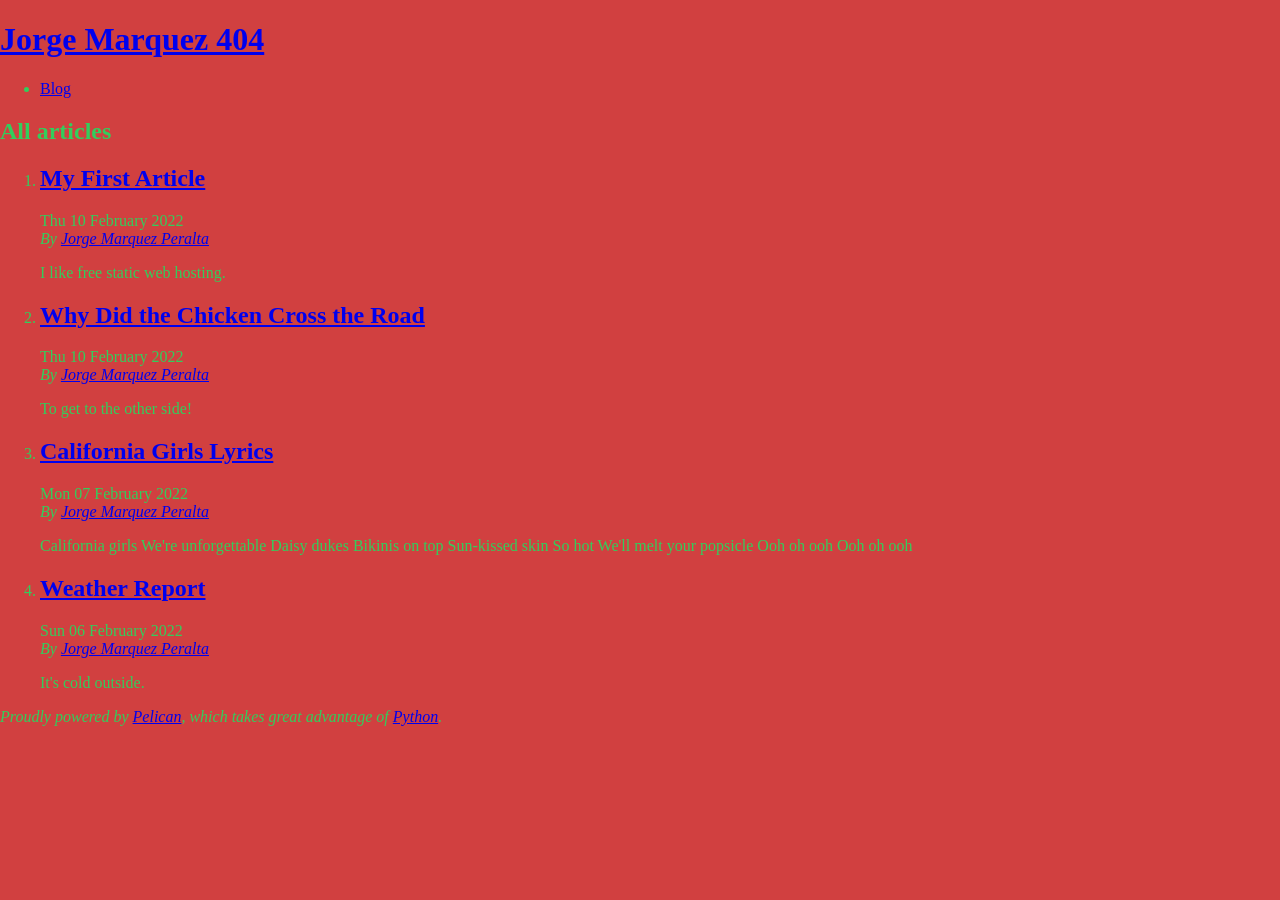
==== index.html @ c9ebf408 "Generate Pelican site" ====
<!DOCTYPE html>
<html lang="en">
<head>
        <title>Jorge Marquez 404</title>
        <meta charset="utf-8" />
        <meta name="generator" content="Pelican" />
        <link href="/feeds/all.atom.xml" type="application/atom+xml" rel="alternate" title="Jorge Marquez 404 Full Atom Feed" />

  <link rel="stylesheet" type="text/css" href="/theme/style.css" />
</head>

<body id="index" class="home">
        <header id="banner" class="body">
                <h1><a href="/">Jorge Marquez 404</a></h1>
        </header><!-- /#banner -->
        <nav id="menu"><ul>
            <li><a href="/category/blog.html">Blog</a></li>
        </ul></nav><!-- /#menu -->
<section id="content">
<h2>All articles</h2>

<ol id="post-list">
        <li><article class="hentry">
                <header> <h2 class="entry-title"><a href="/my-first-article.html" rel="bookmark" title="Permalink to My First Article">My First Article</a></h2> </header>
                <footer class="post-info">
                    <time class="published" datetime="2022-02-10T11:39:00-07:00"> Thu 10 February 2022 </time>
                    <address class="vcard author">By
                        <a class="url fn" href="/author/jorge-marquez-peralta.html">Jorge Marquez Peralta</a>
                    </address>
                </footer><!-- /.post-info -->
                <div class="entry-content"> <p>I like free static web hosting.</p> </div><!-- /.entry-content -->
        </article></li>
        <li><article class="hentry">
                <header> <h2 class="entry-title"><a href="/why-did-the-chicken-cross-the-road.html" rel="bookmark" title="Permalink to Why Did the Chicken Cross the Road">Why Did the Chicken Cross the Road</a></h2> </header>
                <footer class="post-info">
                    <time class="published" datetime="2022-02-10T10:05:00-07:00"> Thu 10 February 2022 </time>
                    <address class="vcard author">By
                        <a class="url fn" href="/author/jorge-marquez-peralta.html">Jorge Marquez Peralta</a>
                    </address>
                </footer><!-- /.post-info -->
                <div class="entry-content"> <p>To get to the other side!</p> </div><!-- /.entry-content -->
        </article></li>
        <li><article class="hentry">
                <header> <h2 class="entry-title"><a href="/california-girls-lyrics.html" rel="bookmark" title="Permalink to California Girls Lyrics">California Girls Lyrics</a></h2> </header>
                <footer class="post-info">
                    <time class="published" datetime="2022-02-07T11:20:00-07:00"> Mon 07 February 2022 </time>
                    <address class="vcard author">By
                        <a class="url fn" href="/author/jorge-marquez-peralta.html">Jorge Marquez Peralta</a>
                    </address>
                </footer><!-- /.post-info -->
                <div class="entry-content"> <p>California girls
We're unforgettable
Daisy dukes
Bikinis on top
Sun-kissed skin
So hot
We'll melt your popsicle
Ooh oh ooh
Ooh oh ooh</p> </div><!-- /.entry-content -->
        </article></li>
        <li><article class="hentry">
                <header> <h2 class="entry-title"><a href="/weather-report.html" rel="bookmark" title="Permalink to Weather Report">Weather Report</a></h2> </header>
                <footer class="post-info">
                    <time class="published" datetime="2022-02-06T10:05:00-07:00"> Sun 06 February 2022 </time>
                    <address class="vcard author">By
                        <a class="url fn" href="/author/jorge-marquez-peralta.html">Jorge Marquez Peralta</a>
                    </address>
                </footer><!-- /.post-info -->
                <div class="entry-content"> <p>It's cold outside.</p> </div><!-- /.entry-content -->
        </article></li>
</ol><!-- /#posts-list -->
</section><!-- /#content -->
        <footer id="contentinfo" class="body">
                <address id="about" class="vcard body">
                Proudly powered by <a href="https://getpelican.com/">Pelican</a>,
                which takes great advantage of <a href="https://www.python.org/">Python</a>.
                </address><!-- /#about -->
        </footer><!-- /#contentinfo -->
</body>
</html>
---- theme/style.css ----
html, body {
    margin: 0;
    border: 0;
    font-size: 100%;
    background-color: #d14040;
    color: #33cd5c;
  }
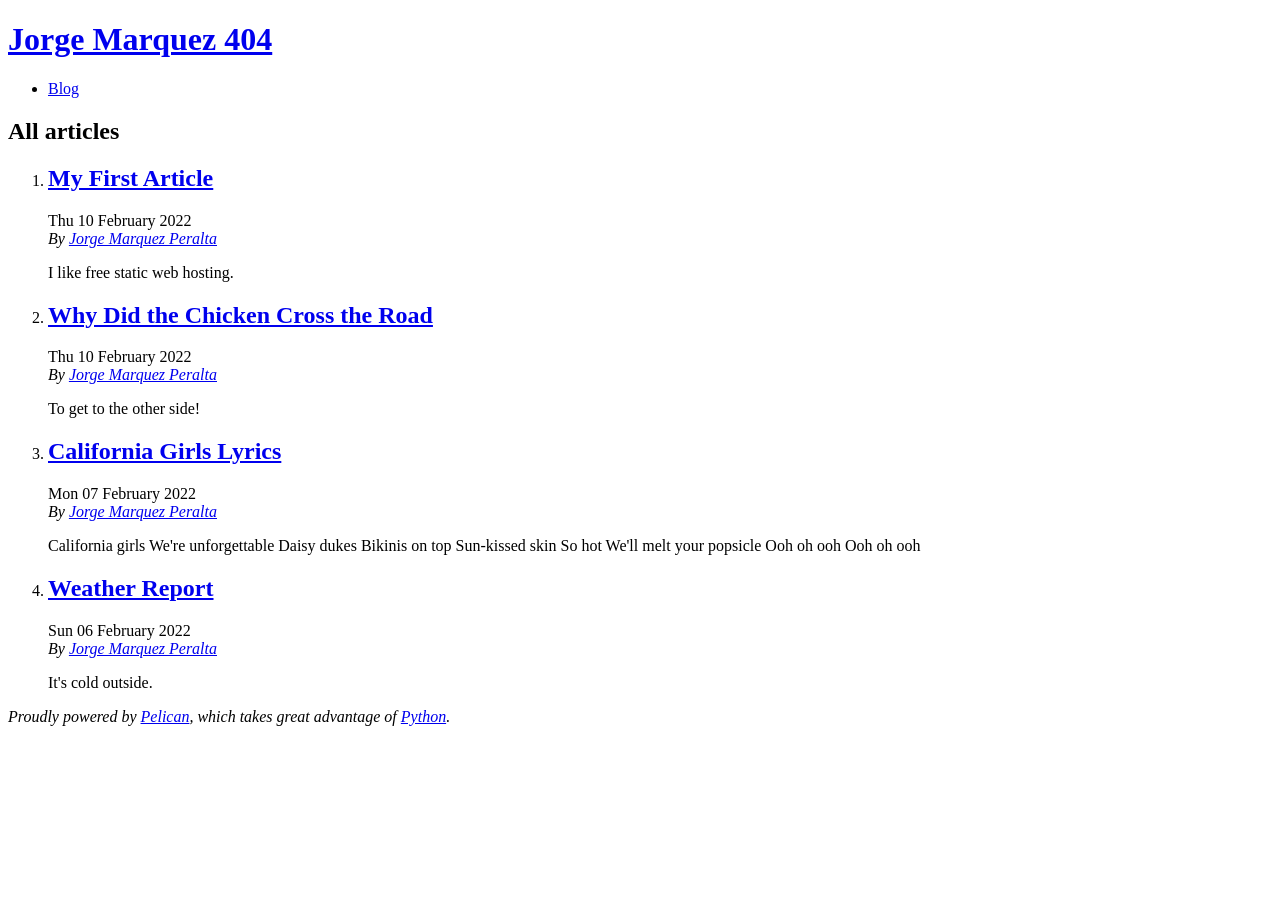
==== commit b86ec4db: "Generate Pelican site" ====
--- a/index.html
+++ b/index.html
@@ -4,48 +4,48 @@
         <title>Jorge Marquez 404</title>
         <meta charset="utf-8" />
         <meta name="generator" content="Pelican" />
-        <link href="/feeds/all.atom.xml" type="application/atom+xml" rel="alternate" title="Jorge Marquez 404 Full Atom Feed" />
+        <link href="marquezp.github.io/feeds/all.atom.xml" type="application/atom+xml" rel="alternate" title="Jorge Marquez 404 Full Atom Feed" />
 
-  <link rel="stylesheet" type="text/css" href="/theme/style.css" />
+  <link rel="stylesheet" type="text/css" href="marquezp.github.io/theme/style.css" />
 </head>
 
 <body id="index" class="home">
         <header id="banner" class="body">
-                <h1><a href="/">Jorge Marquez 404</a></h1>
+                <h1><a href="marquezp.github.io/">Jorge Marquez 404</a></h1>
         </header><!-- /#banner -->
         <nav id="menu"><ul>
-            <li><a href="/category/blog.html">Blog</a></li>
+            <li><a href="marquezp.github.io/category/blog.html">Blog</a></li>
         </ul></nav><!-- /#menu -->
 <section id="content">
 <h2>All articles</h2>
 
 <ol id="post-list">
         <li><article class="hentry">
-                <header> <h2 class="entry-title"><a href="/my-first-article.html" rel="bookmark" title="Permalink to My First Article">My First Article</a></h2> </header>
+                <header> <h2 class="entry-title"><a href="marquezp.github.io/my-first-article.html" rel="bookmark" title="Permalink to My First Article">My First Article</a></h2> </header>
                 <footer class="post-info">
                     <time class="published" datetime="2022-02-10T11:39:00-07:00"> Thu 10 February 2022 </time>
                     <address class="vcard author">By
-                        <a class="url fn" href="/author/jorge-marquez-peralta.html">Jorge Marquez Peralta</a>
+                        <a class="url fn" href="marquezp.github.io/author/jorge-marquez-peralta.html">Jorge Marquez Peralta</a>
                     </address>
                 </footer><!-- /.post-info -->
                 <div class="entry-content"> <p>I like free static web hosting.</p> </div><!-- /.entry-content -->
         </article></li>
         <li><article class="hentry">
-                <header> <h2 class="entry-title"><a href="/why-did-the-chicken-cross-the-road.html" rel="bookmark" title="Permalink to Why Did the Chicken Cross the Road">Why Did the Chicken Cross the Road</a></h2> </header>
+                <header> <h2 class="entry-title"><a href="marquezp.github.io/why-did-the-chicken-cross-the-road.html" rel="bookmark" title="Permalink to Why Did the Chicken Cross the Road">Why Did the Chicken Cross the Road</a></h2> </header>
                 <footer class="post-info">
                     <time class="published" datetime="2022-02-10T10:05:00-07:00"> Thu 10 February 2022 </time>
                     <address class="vcard author">By
-                        <a class="url fn" href="/author/jorge-marquez-peralta.html">Jorge Marquez Peralta</a>
+                        <a class="url fn" href="marquezp.github.io/author/jorge-marquez-peralta.html">Jorge Marquez Peralta</a>
                     </address>
                 </footer><!-- /.post-info -->
                 <div class="entry-content"> <p>To get to the other side!</p> </div><!-- /.entry-content -->
         </article></li>
         <li><article class="hentry">
-                <header> <h2 class="entry-title"><a href="/california-girls-lyrics.html" rel="bookmark" title="Permalink to California Girls Lyrics">California Girls Lyrics</a></h2> </header>
+                <header> <h2 class="entry-title"><a href="marquezp.github.io/california-girls-lyrics.html" rel="bookmark" title="Permalink to California Girls Lyrics">California Girls Lyrics</a></h2> </header>
                 <footer class="post-info">
                     <time class="published" datetime="2022-02-07T11:20:00-07:00"> Mon 07 February 2022 </time>
                     <address class="vcard author">By
-                        <a class="url fn" href="/author/jorge-marquez-peralta.html">Jorge Marquez Peralta</a>
+                        <a class="url fn" href="marquezp.github.io/author/jorge-marquez-peralta.html">Jorge Marquez Peralta</a>
                     </address>
                 </footer><!-- /.post-info -->
                 <div class="entry-content"> <p>California girls
@@ -59,11 +59,11 @@
 Ooh oh ooh</p> </div><!-- /.entry-content -->
         </article></li>
         <li><article class="hentry">
-                <header> <h2 class="entry-title"><a href="/weather-report.html" rel="bookmark" title="Permalink to Weather Report">Weather Report</a></h2> </header>
+                <header> <h2 class="entry-title"><a href="marquezp.github.io/weather-report.html" rel="bookmark" title="Permalink to Weather Report">Weather Report</a></h2> </header>
                 <footer class="post-info">
                     <time class="published" datetime="2022-02-06T10:05:00-07:00"> Sun 06 February 2022 </time>
                     <address class="vcard author">By
-                        <a class="url fn" href="/author/jorge-marquez-peralta.html">Jorge Marquez Peralta</a>
+                        <a class="url fn" href="marquezp.github.io/author/jorge-marquez-peralta.html">Jorge Marquez Peralta</a>
                     </address>
                 </footer><!-- /.post-info -->
                 <div class="entry-content"> <p>It's cold outside.</p> </div><!-- /.entry-content -->
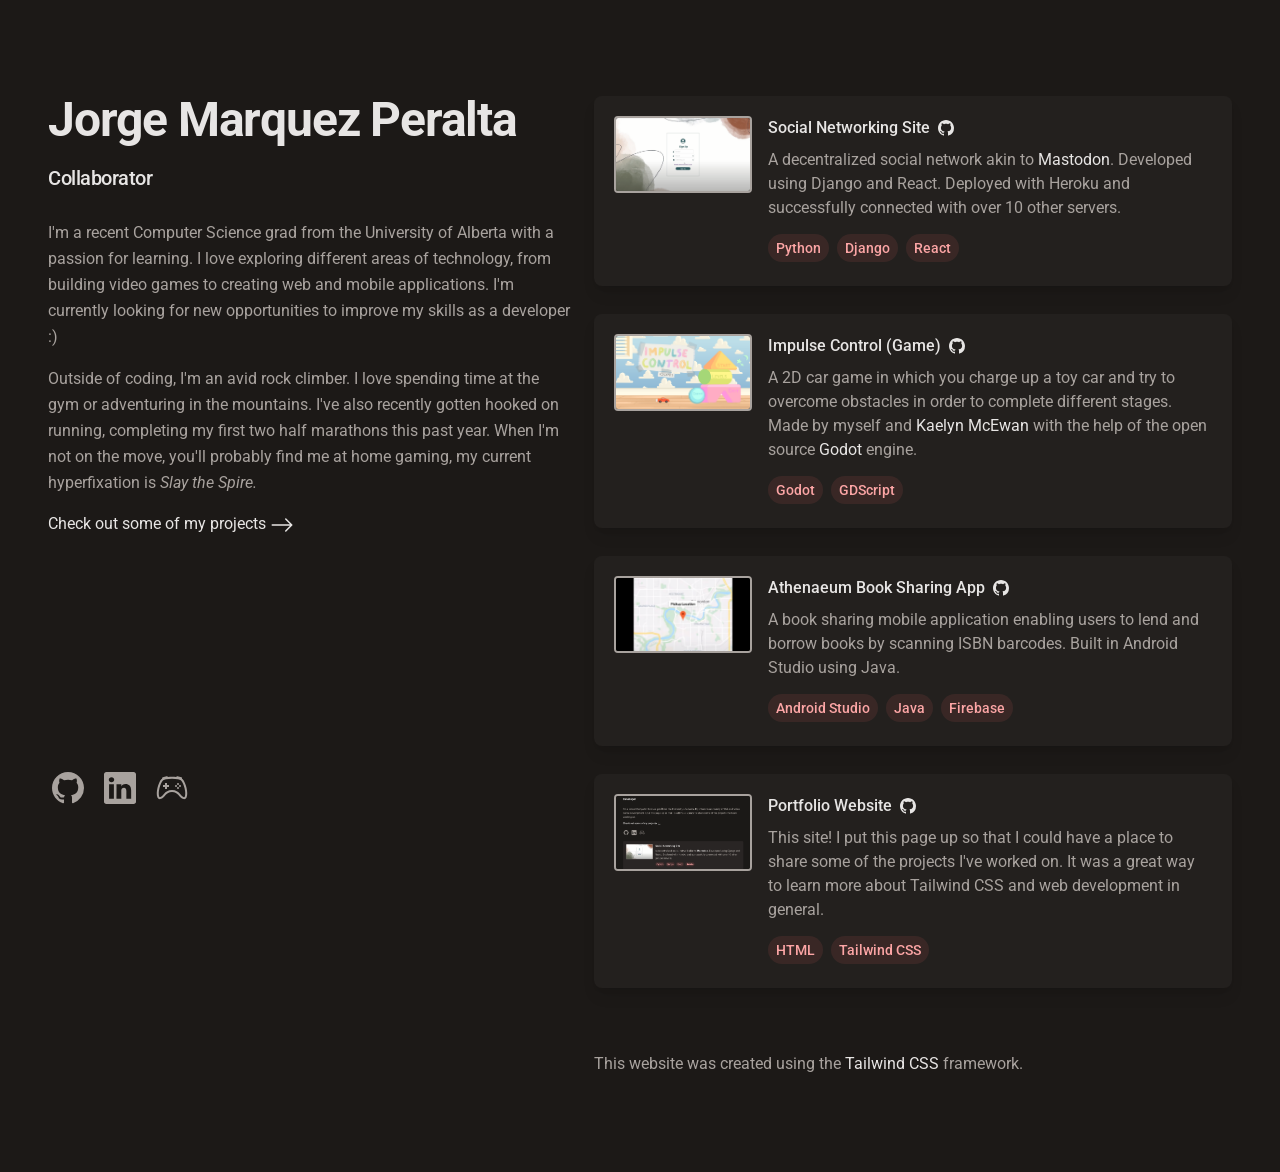
==== commit da42818a: "init" ====
--- a/index.html
+++ b/index.html
@@ -1,80 +1,482 @@
-<!DOCTYPE html>
+<!doctype html>
 <html lang="en">
-<head>
-        <title>Jorge Marquez 404</title>
-        <meta charset="utf-8" />
-        <meta name="generator" content="Pelican" />
-        <link href="marquezp.github.io/feeds/all.atom.xml" type="application/atom+xml" rel="alternate" title="Jorge Marquez 404 Full Atom Feed" />
+  <head>
+    <meta charset="UTF-8" />
+    <meta name="viewport" content="width=device-width, initial-scale=1.0" />
+    <title>Jorge Marquez Peralta</title>
+    <link rel="stylesheet" href="styles.css" />
+    <link rel="preconnect" href="https://fonts.googleapis.com" />
+    <link rel="preconnect" href="https://fonts.gstatic.com" crossorigin />
+    <link
+      href="https://fonts.googleapis.com/css2?family=Roboto:ital,wght@0,100;0,300;0,400;0,500;0,700;0,900;1,100;1,300;1,400;1,500;1,700;1,900&display=swap"
+      rel="stylesheet"
+    />
+  </head>
+  <body class="bg-bg font-roboto leading-normal text-text">
+    <div
+      class="mx-auto min-h-screen max-w-screen-xl px-6 py-12 md:px-12 md:py-16 lg:py-0"
+    >
+      <div class="lg:flex lg:justify-between lg:gap-6">
+        <!-- Static Left side of site -->
+        <header
+          class="mb-10 lg:sticky lg:top-0 lg:mb-0 lg:flex lg:max-h-screen lg:w-[45%] lg:flex-col lg:justify-between lg:py-24"
+        >
+          <div>
+            <h1
+              class="text-4xl font-bold tracking-tight text-text-accent xl:text-5xl"
+            >
+              Jorge Marquez Peralta
+            </h1>
+            <div class="mt-5">
+              <div class="h-6 overflow-hidden">
+                <h2
+                  class="mb-4 animate-sliding text-xl font-medium tracking-tight text-text-accent"
+                >
+                  Collaborator
+                </h2>
+                <h2
+                  class="mb-4 text-xl font-medium tracking-tight text-text-accent"
+                >
+                  Learner
+                </h2>
+                <h2
+                  class="mb-4 text-xl font-medium tracking-tight text-text-accent"
+                >
+                  Developer
+                </h2>
+              </div>
+              <p class="text-md mb-4 mt-8 leading-relaxed">
+                I'm a recent Computer Science grad from the University of
+                Alberta with a passion for learning. I love exploring different
+                areas of technology, from building video games to creating web
+                and mobile applications. I'm currently looking for new
+                opportunities to improve my skills as a developer :&#41;
+              </p>
+              <p class="text-md mb-4 mt-4 leading-relaxed">
+                Outside of coding, I'm an avid rock climber. I love spending
+                time at the gym or adventuring in the mountains. I've also
+                recently gotten hooked on running, completing my first two half
+                marathons this past year. When I'm not on the move, you'll
+                probably find me at home gaming, my current hyperfixation is
+                <i>Slay the Spire.</i>
+              </p>
+              <a href="#projects" class="group mt-10 max-w-64 text-text-accent">
+                Check out some of my projects
+                <svg
+                  xmlns="http://www.w3.org/2000/svg"
+                  fill="currentColor"
+                  class="hidden h-6 w-6 transition ease-in-out group-hover:translate-x-1 group-hover:fill-contrasting lg:inline"
+                  viewBox="0 0 16 16"
+                >
+                  <path
+                    fill-rule="evenodd"
+                    d="M1 8a.5.5 0 0 1 .5-.5h11.793l-3.147-3.146a.5.5 0 0 1 .708-.708l4 4a.5.5 0 0 1 0 .708l-4 4a.5.5 0 0 1-.708-.708L13.293 8.5H1.5A.5.5 0 0 1 1 8"
+                  />
+                </svg>
+                <svg
+                  xmlns="http://www.w3.org/2000/svg"
+                  fill="currentColor"
+                  class="inline h-6 w-6 transition ease-in-out group-hover:translate-y-1 group-hover:fill-contrasting lg:hidden"
+                  viewBox="0 0 16 16"
+                >
+                  <path
+                    fill-rule="evenodd"
+                    d="M8 1a.5.5 0 0 1 .5.5v11.793l3.146-3.147a.5.5 0 0 1 .708.708l-4 4a.5.5 0 0 1-.708 0l-4-4a.5.5 0 0 1 .708-.708L7.5 13.293V1.5A.5.5 0 0 1 8 1"
+                  />
+                </svg>
+              </a>
+            </div>
+          </div>
+          <ul class="ml-1 mt-8 flex items-center">
+            <li class="mr-5">
+              <a
+                class="hover:text-contrasting"
+                href="https://www.github.com/marquezp"
+                target="_blank"
+              >
+                <svg
+                  xmlns="http://www.w3.org/2000/svg"
+                  fill="currentColor"
+                  class="h-8 w-8 transition duration-200 ease-in-out hover:-translate-y-1 hover:-rotate-12 hover:scale-110 hover:text-contrasting"
+                  viewBox="0 0 16 16"
+                >
+                  <path
+                    d="M8 0C3.58 0 0 3.58 0 8c0 3.54 2.29 6.53 5.47 7.59.4.07.55-.17.55-.38 0-.19-.01-.82-.01-1.49-2.01.37-2.53-.49-2.69-.94-.09-.23-.48-.94-.82-1.13-.28-.15-.68-.52-.01-.53.63-.01 1.08.58 1.23.82.72 1.21 1.87.87 2.33.66.07-.52.28-.87.51-1.07-1.78-.2-3.64-.89-3.64-3.95 0-.87.31-1.59.82-2.15-.08-.2-.36-1.02.08-2.12 0 0 .67-.21 2.2.82.64-.18 1.32-.27 2-.27s1.36.09 2 .27c1.53-1.04 2.2-.82 2.2-.82.44 1.1.16 1.92.08 2.12.51.56.82 1.27.82 2.15 0 3.07-1.87 3.75-3.65 3.95.29.25.54.73.54 1.48 0 1.07-.01 1.93-.01 2.2 0 .21.15.46.55.38A8.01 8.01 0 0 0 16 8c0-4.42-3.58-8-8-8"
+                  />
+                </svg>
+              </a>
+            </li>
+            <li class="mr-5">
+              <a
+                class="hover:text-contrasting"
+                href="https://www.linkedin.com/in/jmarquezperalta/"
+                target="_blank"
+              >
+                <svg
+                  xmlns="http://www.w3.org/2000/svg"
+                  fill="currentColor"
+                  class="h-8 w-8 transition duration-200 ease-in-out hover:-translate-y-1 hover:rotate-12 hover:scale-110 hover:text-contrasting"
+                  viewBox="0 0 16 16"
+                >
+                  <path
+                    d="M0 1.146C0 .513.526 0 1.175 0h13.65C15.474 0 16 .513 16 1.146v13.708c0 .633-.526 1.146-1.175 1.146H1.175C.526 16 0 15.487 0 14.854zm4.943 12.248V6.169H2.542v7.225zm-1.2-8.212c.837 0 1.358-.554 1.358-1.248-.015-.709-.52-1.248-1.342-1.248S2.4 3.226 2.4 3.934c0 .694.521 1.248 1.327 1.248zm4.908 8.212V9.359c0-.216.016-.432.08-.586.173-.431.568-.878 1.232-.878.869 0 1.216.662 1.216 1.634v3.865h2.401V9.25c0-2.22-1.184-3.252-2.764-3.252-1.274 0-1.845.7-2.165 1.193v.025h-.016l.016-.025V6.169h-2.4c.03.678 0 7.225 0 7.225z"
+                  />
+                </svg>
+              </a>
+            </li>
+            <li class="mr-5">
+              <a class="" href="https://www.itch.io/" target="_blank">
+                <svg
+                  xmlns="http://www.w3.org/2000/svg"
+                  fill="currentColor"
+                  class="h-8 w-8 transition duration-200 ease-in-out hover:-translate-y-1 hover:-rotate-12 hover:scale-110 hover:text-contrasting"
+                  viewBox="0 0 16 16"
+                >
+                  <path
+                    d="M11.5 6.027a.5.5 0 1 1-1 0 .5.5 0 0 1 1 0m-1.5 1.5a.5.5 0 1 0 0-1 .5.5 0 0 0 0 1m2.5-.5a.5.5 0 1 1-1 0 .5.5 0 0 1 1 0m-1.5 1.5a.5.5 0 1 0 0-1 .5.5 0 0 0 0 1m-6.5-3h1v1h1v1h-1v1h-1v-1h-1v-1h1z"
+                  />
+                  <path
+                    d="M3.051 3.26a.5.5 0 0 1 .354-.613l1.932-.518a.5.5 0 0 1 .62.39c.655-.079 1.35-.117 2.043-.117.72 0 1.443.041 2.12.126a.5.5 0 0 1 .622-.399l1.932.518a.5.5 0 0 1 .306.729q.211.136.373.297c.408.408.78 1.05 1.095 1.772.32.733.599 1.591.805 2.466s.34 1.78.364 2.606c.024.816-.059 1.602-.328 2.21a1.42 1.42 0 0 1-1.445.83c-.636-.067-1.115-.394-1.513-.773-.245-.232-.496-.526-.739-.808-.126-.148-.25-.292-.368-.423-.728-.804-1.597-1.527-3.224-1.527s-2.496.723-3.224 1.527c-.119.131-.242.275-.368.423-.243.282-.494.575-.739.808-.398.38-.877.706-1.513.773a1.42 1.42 0 0 1-1.445-.83c-.27-.608-.352-1.395-.329-2.21.024-.826.16-1.73.365-2.606.206-.875.486-1.733.805-2.466.315-.722.687-1.364 1.094-1.772a2.3 2.3 0 0 1 .433-.335l-.028-.079zm2.036.412c-.877.185-1.469.443-1.733.708-.276.276-.587.783-.885 1.465a14 14 0 0 0-.748 2.295 12.4 12.4 0 0 0-.339 2.406c-.022.755.062 1.368.243 1.776a.42.42 0 0 0 .426.24c.327-.034.61-.199.929-.502.212-.202.4-.423.615-.674.133-.156.276-.323.44-.504C4.861 9.969 5.978 9.027 8 9.027s3.139.942 3.965 1.855c.164.181.307.348.44.504.214.251.403.472.615.674.318.303.601.468.929.503a.42.42 0 0 0 .426-.241c.18-.408.265-1.02.243-1.776a12.4 12.4 0 0 0-.339-2.406 14 14 0 0 0-.748-2.295c-.298-.682-.61-1.19-.885-1.465-.264-.265-.856-.523-1.733-.708-.85-.179-1.877-.27-2.913-.27s-2.063.091-2.913.27"
+                  />
+                </svg>
+              </a>
+            </li>
+          </ul>
+        </header>
 
-  <link rel="stylesheet" type="text/css" href="marquezp.github.io/theme/style.css" />
-</head>
+        <!-- Scrollable right side of site -->
+        <main class="lg:w-[55%] lg:pb-24 lg:pt-24">
+          <!-- Projects -->
+          <section id="projects" class="mb-16">
+            <ul>
+              <!-- Social Networking Site -->
+              <li class="mb-7 rounded-lg bg-cardbg/60 p-5 shadow-lg">
+                <div
+                  class="relative grid gap-4 pb-1 sm:grid-cols-8 sm:gap-8 md:gap-4"
+                >
+                  <div class="sm:order-2 sm:col-span-6">
+                    <h3 class="flex justify-start font-medium text-text-accent">
+                      <a
+                        href="https://youtu.be/CuyPKfh1Feg"
+                        target="_blank"
+                        class="hover:text-contrasting"
+                        >Social Networking Site
+                        <span class="ml-2">
+                          <div class="mt-1 rounded-full text-sm font-medium">
+                            <a
+                              class=""
+                              href="https://github.com/CMPUT-404-2023-Not-Found/CMPUT404-project-socialdistribution"
+                              target="_blank"
+                            >
+                              <svg
+                                xmlns="http://www.w3.org/2000/svg"
+                                fill="currentColor"
+                                class="h-4 w-4 text-text-accent transition hover:scale-110 hover:text-contrasting"
+                                viewBox="0 0 16 16"
+                              >
+                                <path
+                                  d="M8 0C3.58 0 0 3.58 0 8c0 3.54 2.29 6.53 5.47 7.59.4.07.55-.17.55-.38 0-.19-.01-.82-.01-1.49-2.01.37-2.53-.49-2.69-.94-.09-.23-.48-.94-.82-1.13-.28-.15-.68-.52-.01-.53.63-.01 1.08.58 1.23.82.72 1.21 1.87.87 2.33.66.07-.52.28-.87.51-1.07-1.78-.2-3.64-.89-3.64-3.95 0-.87.31-1.59.82-2.15-.08-.2-.36-1.02.08-2.12 0 0 .67-.21 2.2.82.64-.18 1.32-.27 2-.27s1.36.09 2 .27c1.53-1.04 2.2-.82 2.2-.82.44 1.1.16 1.92.08 2.12.51.56.82 1.27.82 2.15 0 3.07-1.87 3.75-3.65 3.95.29.25.54.73.54 1.48 0 1.07-.01 1.93-.01 2.2 0 .21.15.46.55.38A8.01 8.01 0 0 0 16 8c0-4.42-3.58-8-8-8"
+                                />
+                              </svg>
+                            </a>
+                          </div> </span
+                      ></a>
+                    </h3>
+                    <p class="mt-2">
+                      A decentralized social network akin to
+                      <a
+                        class="text-text-accent hover:text-contrasting"
+                        href="https://www.joinmastodon.org/"
+                        >Mastodon</a
+                      >. Developed using Django and React. Deployed with Heroku
+                      and successfully connected with over 10 other servers.
+                    </p>
+                    <ul class="mt-2 flex">
+                      <li class="mr-2 mt-1.5">
+                        <div
+                          class="rounded-full bg-contrastingbg/10 px-2 py-1 text-sm font-medium text-contrasting"
+                        >
+                          Python
+                        </div>
+                      </li>
+                      <li class="mr-2 mt-1.5">
+                        <div
+                          class="rounded-full bg-contrastingbg/10 px-2 py-1 text-sm font-medium text-contrasting"
+                        >
+                          Django
+                        </div>
+                      </li>
+                      <li class="mr-2 mt-1.5">
+                        <div
+                          class="rounded-full bg-contrastingbg/10 px-2 py-1 text-sm font-medium text-contrasting"
+                        >
+                          React
+                        </div>
+                      </li>
+                    </ul>
+                  </div>
+                  <a
+                    href="https://youtu.be/CuyPKfh1Feg"
+                    target="_blank"
+                    class="sm:order-1 sm:col-span-2"
+                  >
+                    <img
+                      class="aspect-video rounded border-2 object-cover hover:border-contrasting"
+                      width="300"
+                      height="48"
+                      src="images/social-network.png"
+                      alt=""
+                    />
+                  </a>
+                </div>
+              </li>
 
-<body id="index" class="home">
-        <header id="banner" class="body">
-                <h1><a href="marquezp.github.io/">Jorge Marquez 404</a></h1>
-        </header><!-- /#banner -->
-        <nav id="menu"><ul>
-            <li><a href="marquezp.github.io/category/blog.html">Blog</a></li>
-        </ul></nav><!-- /#menu -->
-<section id="content">
-<h2>All articles</h2>
+              <!-- Impulse Control -->
+              <li class="mb-7 rounded-lg bg-cardbg/60 p-5 shadow-lg">
+                <div
+                  class="relative grid gap-4 pb-1 sm:grid-cols-8 sm:gap-8 md:gap-4"
+                >
+                  <div class="sm:order-2 sm:col-span-6">
+                    <h3 class="flex justify-start font-medium text-text-accent">
+                      <a
+                        href="https://www.itch.io"
+                        target="_blank"
+                        class="hover:text-contrasting"
+                        >Impulse Control (Game)
+                        <span class="ml-2">
+                          <div class="mt-1 rounded-full text-sm font-medium">
+                            <a
+                              class=""
+                              href="https://github.com/marquezp/car-game"
+                              target="_blank"
+                            >
+                              <svg
+                                xmlns="http://www.w3.org/2000/svg"
+                                fill="currentColor"
+                                class="h-4 w-4 text-text-accent transition hover:scale-110 hover:text-contrasting"
+                                viewBox="0 0 16 16"
+                              >
+                                <path
+                                  d="M8 0C3.58 0 0 3.58 0 8c0 3.54 2.29 6.53 5.47 7.59.4.07.55-.17.55-.38 0-.19-.01-.82-.01-1.49-2.01.37-2.53-.49-2.69-.94-.09-.23-.48-.94-.82-1.13-.28-.15-.68-.52-.01-.53.63-.01 1.08.58 1.23.82.72 1.21 1.87.87 2.33.66.07-.52.28-.87.51-1.07-1.78-.2-3.64-.89-3.64-3.95 0-.87.31-1.59.82-2.15-.08-.2-.36-1.02.08-2.12 0 0 .67-.21 2.2.82.64-.18 1.32-.27 2-.27s1.36.09 2 .27c1.53-1.04 2.2-.82 2.2-.82.44 1.1.16 1.92.08 2.12.51.56.82 1.27.82 2.15 0 3.07-1.87 3.75-3.65 3.95.29.25.54.73.54 1.48 0 1.07-.01 1.93-.01 2.2 0 .21.15.46.55.38A8.01 8.01 0 0 0 16 8c0-4.42-3.58-8-8-8"
+                                />
+                              </svg>
+                            </a>
+                          </div> </span
+                      ></a>
+                    </h3>
+                    <p class="mt-2">
+                      A 2D car game in which you charge up a toy car and try to
+                      overcome obstacles in order to complete different stages.
+                      Made by myself and
+                      <a
+                        target="_blank"
+                        class="text-text-accent hover:text-contrasting"
+                        href="https://www.linkedin.com/in/kaelyn-mcewan-bb7a8629a/"
+                        >Kaelyn McEwan</a
+                      >
+                      with the help of the open source
+                      <a
+                        href="https://godotengine.org/"
+                        target="_blank"
+                        class="text-text-accent hover:text-contrasting"
+                        >Godot</a
+                      >
+                      engine.
+                    </p>
+                    <ul class="mt-2 flex">
+                      <li class="mr-2 mt-1.5">
+                        <div
+                          class="rounded-full bg-contrastingbg/10 px-2 py-1 text-sm font-medium text-contrasting"
+                        >
+                          Godot
+                        </div>
+                      </li>
+                      <li class="mr-2 mt-1.5">
+                        <div
+                          class="rounded-full bg-contrastingbg/10 px-2 py-1 text-sm font-medium text-contrasting"
+                        >
+                          GDScript
+                        </div>
+                      </li>
+                    </ul>
+                  </div>
+                  <a
+                    href="https://www.itch.io"
+                    target="_blank"
+                    class="sm:order-1 sm:col-span-2"
+                  >
+                    <img
+                      class="aspect-video rounded border-2 object-cover hover:border-contrasting"
+                      width="300"
+                      height="48"
+                      src="images/impulse-control.png"
+                      alt=""
+                    />
+                  </a>
+                </div>
+              </li>
+              <!-- Book App -->
+              <li class="mb-7 rounded-lg bg-cardbg/60 p-5 shadow-lg">
+                <div
+                  class="relative grid gap-4 pb-1 sm:grid-cols-8 sm:gap-8 md:gap-4"
+                >
+                  <div class="sm:order-2 sm:col-span-6">
+                    <h3 class="flex justify-start font-medium text-text-accent">
+                      <a
+                        href="https://www.youtube.com/watch?v=QQkC7LELYXM"
+                        target="_blank"
+                        class="hover:text-contrasting"
+                        >Athenaeum Book Sharing App
+                        <span class="ml-2">
+                          <div class="mt-1 rounded-full text-sm font-medium">
+                            <a
+                              class=""
+                              href="https://github.com/CMPUT301F20T31/Athenaeum"
+                              target="_blank"
+                            >
+                              <svg
+                                xmlns="http://www.w3.org/2000/svg"
+                                fill="currentColor"
+                                class="h-4 w-4 text-text-accent transition hover:scale-110 hover:text-contrasting"
+                                viewBox="0 0 16 16"
+                              >
+                                <path
+                                  d="M8 0C3.58 0 0 3.58 0 8c0 3.54 2.29 6.53 5.47 7.59.4.07.55-.17.55-.38 0-.19-.01-.82-.01-1.49-2.01.37-2.53-.49-2.69-.94-.09-.23-.48-.94-.82-1.13-.28-.15-.68-.52-.01-.53.63-.01 1.08.58 1.23.82.72 1.21 1.87.87 2.33.66.07-.52.28-.87.51-1.07-1.78-.2-3.64-.89-3.64-3.95 0-.87.31-1.59.82-2.15-.08-.2-.36-1.02.08-2.12 0 0 .67-.21 2.2.82.64-.18 1.32-.27 2-.27s1.36.09 2 .27c1.53-1.04 2.2-.82 2.2-.82.44 1.1.16 1.92.08 2.12.51.56.82 1.27.82 2.15 0 3.07-1.87 3.75-3.65 3.95.29.25.54.73.54 1.48 0 1.07-.01 1.93-.01 2.2 0 .21.15.46.55.38A8.01 8.01 0 0 0 16 8c0-4.42-3.58-8-8-8"
+                                />
+                              </svg>
+                            </a>
+                          </div> </span
+                      ></a>
+                    </h3>
+                    <p class="mt-2">
+                      A book sharing mobile application enabling users to lend
+                      and borrow books by scanning ISBN barcodes. Built in
+                      Android Studio using Java.
+                    </p>
+                    <ul class="mt-2 flex">
+                      <li class="mr-2 mt-1.5">
+                        <div
+                          class="rounded-full bg-contrastingbg/10 px-2 py-1 text-sm font-medium text-contrasting"
+                        >
+                          Android Studio
+                        </div>
+                      </li>
+                      <li class="mr-2 mt-1.5">
+                        <div
+                          class="rounded-full bg-contrastingbg/10 px-2 py-1 text-sm font-medium text-contrasting"
+                        >
+                          Java
+                        </div>
+                      </li>
+                      <li class="mr-2 mt-1.5">
+                        <div
+                          class="rounded-full bg-contrastingbg/10 px-2 py-1 text-sm font-medium text-contrasting"
+                        >
+                          Firebase
+                        </div>
+                      </li>
+                    </ul>
+                  </div>
+                  <a
+                    href="https://www.youtube.com/watch?v=QQkC7LELYXM"
+                    target="_blank"
+                    class="sm:order-1 sm:col-span-2"
+                  >
+                    <img
+                      class="aspect-video rounded border-2 object-cover hover:border-contrasting"
+                      width="300"
+                      height="48"
+                      src="images/book-app.png"
+                      alt=""
+                    />
+                  </a>
+                </div>
+              </li>
 
-<ol id="post-list">
-        <li><article class="hentry">
-                <header> <h2 class="entry-title"><a href="marquezp.github.io/my-first-article.html" rel="bookmark" title="Permalink to My First Article">My First Article</a></h2> </header>
-                <footer class="post-info">
-                    <time class="published" datetime="2022-02-10T11:39:00-07:00"> Thu 10 February 2022 </time>
-                    <address class="vcard author">By
-                        <a class="url fn" href="marquezp.github.io/author/jorge-marquez-peralta.html">Jorge Marquez Peralta</a>
-                    </address>
-                </footer><!-- /.post-info -->
-                <div class="entry-content"> <p>I like free static web hosting.</p> </div><!-- /.entry-content -->
-        </article></li>
-        <li><article class="hentry">
-                <header> <h2 class="entry-title"><a href="marquezp.github.io/why-did-the-chicken-cross-the-road.html" rel="bookmark" title="Permalink to Why Did the Chicken Cross the Road">Why Did the Chicken Cross the Road</a></h2> </header>
-                <footer class="post-info">
-                    <time class="published" datetime="2022-02-10T10:05:00-07:00"> Thu 10 February 2022 </time>
-                    <address class="vcard author">By
-                        <a class="url fn" href="marquezp.github.io/author/jorge-marquez-peralta.html">Jorge Marquez Peralta</a>
-                    </address>
-                </footer><!-- /.post-info -->
-                <div class="entry-content"> <p>To get to the other side!</p> </div><!-- /.entry-content -->
-        </article></li>
-        <li><article class="hentry">
-                <header> <h2 class="entry-title"><a href="marquezp.github.io/california-girls-lyrics.html" rel="bookmark" title="Permalink to California Girls Lyrics">California Girls Lyrics</a></h2> </header>
-                <footer class="post-info">
-                    <time class="published" datetime="2022-02-07T11:20:00-07:00"> Mon 07 February 2022 </time>
-                    <address class="vcard author">By
-                        <a class="url fn" href="marquezp.github.io/author/jorge-marquez-peralta.html">Jorge Marquez Peralta</a>
-                    </address>
-                </footer><!-- /.post-info -->
-                <div class="entry-content"> <p>California girls
-We're unforgettable
-Daisy dukes
-Bikinis on top
-Sun-kissed skin
-So hot
-We'll melt your popsicle
-Ooh oh ooh
-Ooh oh ooh</p> </div><!-- /.entry-content -->
-        </article></li>
-        <li><article class="hentry">
-                <header> <h2 class="entry-title"><a href="marquezp.github.io/weather-report.html" rel="bookmark" title="Permalink to Weather Report">Weather Report</a></h2> </header>
-                <footer class="post-info">
-                    <time class="published" datetime="2022-02-06T10:05:00-07:00"> Sun 06 February 2022 </time>
-                    <address class="vcard author">By
-                        <a class="url fn" href="marquezp.github.io/author/jorge-marquez-peralta.html">Jorge Marquez Peralta</a>
-                    </address>
-                </footer><!-- /.post-info -->
-                <div class="entry-content"> <p>It's cold outside.</p> </div><!-- /.entry-content -->
-        </article></li>
-</ol><!-- /#posts-list -->
-</section><!-- /#content -->
-        <footer id="contentinfo" class="body">
-                <address id="about" class="vcard body">
-                Proudly powered by <a href="https://getpelican.com/">Pelican</a>,
-                which takes great advantage of <a href="https://www.python.org/">Python</a>.
-                </address><!-- /#about -->
-        </footer><!-- /#contentinfo -->
-</body>
-</html>+              <!-- Portfolio Website -->
+              <li class="mb-7 rounded-lg bg-cardbg/60 p-5 shadow-lg">
+                <div
+                  class="relative grid gap-4 pb-1 sm:grid-cols-8 sm:gap-8 md:gap-4"
+                >
+                  <div class="sm:order-2 sm:col-span-6">
+                    <h3 class="flex justify-start font-medium text-text-accent">
+                      <a href="#" class="hover:text-contrasting"
+                        >Portfolio Website
+                        <span class="ml-2">
+                          <div class="mt-1 rounded-full text-sm font-medium">
+                            <a
+                              class=""
+                              href="https://github.com/marquezp/portfolio"
+                              target="_blank"
+                            >
+                              <svg
+                                xmlns="http://www.w3.org/2000/svg"
+                                fill="currentColor"
+                                class="h-4 w-4 text-text-accent transition hover:scale-110 hover:text-contrasting"
+                                viewBox="0 0 16 16"
+                              >
+                                <path
+                                  d="M8 0C3.58 0 0 3.58 0 8c0 3.54 2.29 6.53 5.47 7.59.4.07.55-.17.55-.38 0-.19-.01-.82-.01-1.49-2.01.37-2.53-.49-2.69-.94-.09-.23-.48-.94-.82-1.13-.28-.15-.68-.52-.01-.53.63-.01 1.08.58 1.23.82.72 1.21 1.87.87 2.33.66.07-.52.28-.87.51-1.07-1.78-.2-3.64-.89-3.64-3.95 0-.87.31-1.59.82-2.15-.08-.2-.36-1.02.08-2.12 0 0 .67-.21 2.2.82.64-.18 1.32-.27 2-.27s1.36.09 2 .27c1.53-1.04 2.2-.82 2.2-.82.44 1.1.16 1.92.08 2.12.51.56.82 1.27.82 2.15 0 3.07-1.87 3.75-3.65 3.95.29.25.54.73.54 1.48 0 1.07-.01 1.93-.01 2.2 0 .21.15.46.55.38A8.01 8.01 0 0 0 16 8c0-4.42-3.58-8-8-8"
+                                />
+                              </svg>
+                            </a>
+                          </div> </span
+                      ></a>
+                    </h3>
+                    <p class="mt-2">
+                      This site! I put this page up so that I could have a place
+                      to share some of the projects I've worked on. It was a
+                      great way to learn more about Tailwind CSS and web
+                      development in general.
+                    </p>
+                    <ul class="mt-2 flex">
+                      <li class="mr-2 mt-1.5">
+                        <div
+                          class="rounded-full bg-contrastingbg/10 px-2 py-1 text-sm font-medium text-contrasting"
+                        >
+                          HTML
+                        </div>
+                      </li>
+                      <li class="mr-2 mt-1.5">
+                        <div
+                          class="rounded-full bg-contrastingbg/10 px-2 py-1 text-sm font-medium text-contrasting"
+                        >
+                          Tailwind CSS
+                        </div>
+                      </li>
+                    </ul>
+                  </div>
+
+                  <a
+                    href="#"
+                    class="hover:text-contrasting sm:order-1 sm:col-span-2"
+                  >
+                    <img
+                      class="aspect-video rounded border-2 object-cover"
+                      width="300"
+                      height="48"
+                      src="images/website.png"
+                      alt=""
+                    />
+                  </a>
+                </div>
+              </li>
+            </ul>
+          </section>
+          <!-- Footer -->
+          <p>
+            This website was created using the
+            <a
+              href="https://tailwindcss.com/"
+              target="_blank"
+              class="text-text-accent hover:text-contrasting"
+              >Tailwind CSS</a
+            >
+            framework.
+          </p>
+        </main>
+      </div>
+    </div>
+    <script type="text/javascript" src="scripts.js"></script>
+  </body>
+</html>
--- a/styles.css
+++ b/styles.css
@@ -0,0 +1,1245 @@
+*, ::before, ::after {
+  --tw-border-spacing-x: 0;
+  --tw-border-spacing-y: 0;
+  --tw-translate-x: 0;
+  --tw-translate-y: 0;
+  --tw-rotate: 0;
+  --tw-skew-x: 0;
+  --tw-skew-y: 0;
+  --tw-scale-x: 1;
+  --tw-scale-y: 1;
+  --tw-pan-x:  ;
+  --tw-pan-y:  ;
+  --tw-pinch-zoom:  ;
+  --tw-scroll-snap-strictness: proximity;
+  --tw-gradient-from-position:  ;
+  --tw-gradient-via-position:  ;
+  --tw-gradient-to-position:  ;
+  --tw-ordinal:  ;
+  --tw-slashed-zero:  ;
+  --tw-numeric-figure:  ;
+  --tw-numeric-spacing:  ;
+  --tw-numeric-fraction:  ;
+  --tw-ring-inset:  ;
+  --tw-ring-offset-width: 0px;
+  --tw-ring-offset-color: #fff;
+  --tw-ring-color: rgb(59 130 246 / 0.5);
+  --tw-ring-offset-shadow: 0 0 #0000;
+  --tw-ring-shadow: 0 0 #0000;
+  --tw-shadow: 0 0 #0000;
+  --tw-shadow-colored: 0 0 #0000;
+  --tw-blur:  ;
+  --tw-brightness:  ;
+  --tw-contrast:  ;
+  --tw-grayscale:  ;
+  --tw-hue-rotate:  ;
+  --tw-invert:  ;
+  --tw-saturate:  ;
+  --tw-sepia:  ;
+  --tw-drop-shadow:  ;
+  --tw-backdrop-blur:  ;
+  --tw-backdrop-brightness:  ;
+  --tw-backdrop-contrast:  ;
+  --tw-backdrop-grayscale:  ;
+  --tw-backdrop-hue-rotate:  ;
+  --tw-backdrop-invert:  ;
+  --tw-backdrop-opacity:  ;
+  --tw-backdrop-saturate:  ;
+  --tw-backdrop-sepia:  ;
+  --tw-contain-size:  ;
+  --tw-contain-layout:  ;
+  --tw-contain-paint:  ;
+  --tw-contain-style:  ;
+}
+
+::backdrop {
+  --tw-border-spacing-x: 0;
+  --tw-border-spacing-y: 0;
+  --tw-translate-x: 0;
+  --tw-translate-y: 0;
+  --tw-rotate: 0;
+  --tw-skew-x: 0;
+  --tw-skew-y: 0;
+  --tw-scale-x: 1;
+  --tw-scale-y: 1;
+  --tw-pan-x:  ;
+  --tw-pan-y:  ;
+  --tw-pinch-zoom:  ;
+  --tw-scroll-snap-strictness: proximity;
+  --tw-gradient-from-position:  ;
+  --tw-gradient-via-position:  ;
+  --tw-gradient-to-position:  ;
+  --tw-ordinal:  ;
+  --tw-slashed-zero:  ;
+  --tw-numeric-figure:  ;
+  --tw-numeric-spacing:  ;
+  --tw-numeric-fraction:  ;
+  --tw-ring-inset:  ;
+  --tw-ring-offset-width: 0px;
+  --tw-ring-offset-color: #fff;
+  --tw-ring-color: rgb(59 130 246 / 0.5);
+  --tw-ring-offset-shadow: 0 0 #0000;
+  --tw-ring-shadow: 0 0 #0000;
+  --tw-shadow: 0 0 #0000;
+  --tw-shadow-colored: 0 0 #0000;
+  --tw-blur:  ;
+  --tw-brightness:  ;
+  --tw-contrast:  ;
+  --tw-grayscale:  ;
+  --tw-hue-rotate:  ;
+  --tw-invert:  ;
+  --tw-saturate:  ;
+  --tw-sepia:  ;
+  --tw-drop-shadow:  ;
+  --tw-backdrop-blur:  ;
+  --tw-backdrop-brightness:  ;
+  --tw-backdrop-contrast:  ;
+  --tw-backdrop-grayscale:  ;
+  --tw-backdrop-hue-rotate:  ;
+  --tw-backdrop-invert:  ;
+  --tw-backdrop-opacity:  ;
+  --tw-backdrop-saturate:  ;
+  --tw-backdrop-sepia:  ;
+  --tw-contain-size:  ;
+  --tw-contain-layout:  ;
+  --tw-contain-paint:  ;
+  --tw-contain-style:  ;
+}
+
+/*
+! tailwindcss v3.4.17 | MIT License | https://tailwindcss.com
+*/
+
+/*
+1. Prevent padding and border from affecting element width. (https://github.com/mozdevs/cssremedy/issues/4)
+2. Allow adding a border to an element by just adding a border-width. (https://github.com/tailwindcss/tailwindcss/pull/116)
+*/
+
+*,
+::before,
+::after {
+  box-sizing: border-box;
+  /* 1 */
+  border-width: 0;
+  /* 2 */
+  border-style: solid;
+  /* 2 */
+  border-color: currentColor;
+  /* 2 */
+}
+
+::before,
+::after {
+  --tw-content: '';
+}
+
+/*
+1. Use a consistent sensible line-height in all browsers.
+2. Prevent adjustments of font size after orientation changes in iOS.
+3. Use a more readable tab size.
+4. Use the user's configured `sans` font-family by default.
+5. Use the user's configured `sans` font-feature-settings by default.
+6. Use the user's configured `sans` font-variation-settings by default.
+7. Disable tap highlights on iOS
+*/
+
+html,
+:host {
+  line-height: 1.5;
+  /* 1 */
+  -webkit-text-size-adjust: 100%;
+  /* 2 */
+  -moz-tab-size: 4;
+  /* 3 */
+  -o-tab-size: 4;
+     tab-size: 4;
+  /* 3 */
+  font-family: ui-sans-serif, system-ui, sans-serif, "Apple Color Emoji", "Segoe UI Emoji", "Segoe UI Symbol", "Noto Color Emoji";
+  /* 4 */
+  font-feature-settings: normal;
+  /* 5 */
+  font-variation-settings: normal;
+  /* 6 */
+  -webkit-tap-highlight-color: transparent;
+  /* 7 */
+}
+
+/*
+1. Remove the margin in all browsers.
+2. Inherit line-height from `html` so users can set them as a class directly on the `html` element.
+*/
+
+body {
+  margin: 0;
+  /* 1 */
+  line-height: inherit;
+  /* 2 */
+}
+
+/*
+1. Add the correct height in Firefox.
+2. Correct the inheritance of border color in Firefox. (https://bugzilla.mozilla.org/show_bug.cgi?id=190655)
+3. Ensure horizontal rules are visible by default.
+*/
+
+hr {
+  height: 0;
+  /* 1 */
+  color: inherit;
+  /* 2 */
+  border-top-width: 1px;
+  /* 3 */
+}
+
+/*
+Add the correct text decoration in Chrome, Edge, and Safari.
+*/
+
+abbr:where([title]) {
+  -webkit-text-decoration: underline dotted;
+          text-decoration: underline dotted;
+}
+
+/*
+Remove the default font size and weight for headings.
+*/
+
+h1,
+h2,
+h3,
+h4,
+h5,
+h6 {
+  font-size: inherit;
+  font-weight: inherit;
+}
+
+/*
+Reset links to optimize for opt-in styling instead of opt-out.
+*/
+
+a {
+  color: inherit;
+  text-decoration: inherit;
+}
+
+/*
+Add the correct font weight in Edge and Safari.
+*/
+
+b,
+strong {
+  font-weight: bolder;
+}
+
+/*
+1. Use the user's configured `mono` font-family by default.
+2. Use the user's configured `mono` font-feature-settings by default.
+3. Use the user's configured `mono` font-variation-settings by default.
+4. Correct the odd `em` font sizing in all browsers.
+*/
+
+code,
+kbd,
+samp,
+pre {
+  font-family: ui-monospace, SFMono-Regular, Menlo, Monaco, Consolas, "Liberation Mono", "Courier New", monospace;
+  /* 1 */
+  font-feature-settings: normal;
+  /* 2 */
+  font-variation-settings: normal;
+  /* 3 */
+  font-size: 1em;
+  /* 4 */
+}
+
+/*
+Add the correct font size in all browsers.
+*/
+
+small {
+  font-size: 80%;
+}
+
+/*
+Prevent `sub` and `sup` elements from affecting the line height in all browsers.
+*/
+
+sub,
+sup {
+  font-size: 75%;
+  line-height: 0;
+  position: relative;
+  vertical-align: baseline;
+}
+
+sub {
+  bottom: -0.25em;
+}
+
+sup {
+  top: -0.5em;
+}
+
+/*
+1. Remove text indentation from table contents in Chrome and Safari. (https://bugs.chromium.org/p/chromium/issues/detail?id=999088, https://bugs.webkit.org/show_bug.cgi?id=201297)
+2. Correct table border color inheritance in all Chrome and Safari. (https://bugs.chromium.org/p/chromium/issues/detail?id=935729, https://bugs.webkit.org/show_bug.cgi?id=195016)
+3. Remove gaps between table borders by default.
+*/
+
+table {
+  text-indent: 0;
+  /* 1 */
+  border-color: inherit;
+  /* 2 */
+  border-collapse: collapse;
+  /* 3 */
+}
+
+/*
+1. Change the font styles in all browsers.
+2. Remove the margin in Firefox and Safari.
+3. Remove default padding in all browsers.
+*/
+
+button,
+input,
+optgroup,
+select,
+textarea {
+  font-family: inherit;
+  /* 1 */
+  font-feature-settings: inherit;
+  /* 1 */
+  font-variation-settings: inherit;
+  /* 1 */
+  font-size: 100%;
+  /* 1 */
+  font-weight: inherit;
+  /* 1 */
+  line-height: inherit;
+  /* 1 */
+  letter-spacing: inherit;
+  /* 1 */
+  color: inherit;
+  /* 1 */
+  margin: 0;
+  /* 2 */
+  padding: 0;
+  /* 3 */
+}
+
+/*
+Remove the inheritance of text transform in Edge and Firefox.
+*/
+
+button,
+select {
+  text-transform: none;
+}
+
+/*
+1. Correct the inability to style clickable types in iOS and Safari.
+2. Remove default button styles.
+*/
+
+button,
+input:where([type='button']),
+input:where([type='reset']),
+input:where([type='submit']) {
+  -webkit-appearance: button;
+  /* 1 */
+  background-color: transparent;
+  /* 2 */
+  background-image: none;
+  /* 2 */
+}
+
+/*
+Use the modern Firefox focus style for all focusable elements.
+*/
+
+:-moz-focusring {
+  outline: auto;
+}
+
+/*
+Remove the additional `:invalid` styles in Firefox. (https://github.com/mozilla/gecko-dev/blob/2f9eacd9d3d995c937b4251a5557d95d494c9be1/layout/style/res/forms.css#L728-L737)
+*/
+
+:-moz-ui-invalid {
+  box-shadow: none;
+}
+
+/*
+Add the correct vertical alignment in Chrome and Firefox.
+*/
+
+progress {
+  vertical-align: baseline;
+}
+
+/*
+Correct the cursor style of increment and decrement buttons in Safari.
+*/
+
+::-webkit-inner-spin-button,
+::-webkit-outer-spin-button {
+  height: auto;
+}
+
+/*
+1. Correct the odd appearance in Chrome and Safari.
+2. Correct the outline style in Safari.
+*/
+
+[type='search'] {
+  -webkit-appearance: textfield;
+  /* 1 */
+  outline-offset: -2px;
+  /* 2 */
+}
+
+/*
+Remove the inner padding in Chrome and Safari on macOS.
+*/
+
+::-webkit-search-decoration {
+  -webkit-appearance: none;
+}
+
+/*
+1. Correct the inability to style clickable types in iOS and Safari.
+2. Change font properties to `inherit` in Safari.
+*/
+
+::-webkit-file-upload-button {
+  -webkit-appearance: button;
+  /* 1 */
+  font: inherit;
+  /* 2 */
+}
+
+/*
+Add the correct display in Chrome and Safari.
+*/
+
+summary {
+  display: list-item;
+}
+
+/*
+Removes the default spacing and border for appropriate elements.
+*/
+
+blockquote,
+dl,
+dd,
+h1,
+h2,
+h3,
+h4,
+h5,
+h6,
+hr,
+figure,
+p,
+pre {
+  margin: 0;
+}
+
+fieldset {
+  margin: 0;
+  padding: 0;
+}
+
+legend {
+  padding: 0;
+}
+
+ol,
+ul,
+menu {
+  list-style: none;
+  margin: 0;
+  padding: 0;
+}
+
+/*
+Reset default styling for dialogs.
+*/
+
+dialog {
+  padding: 0;
+}
+
+/*
+Prevent resizing textareas horizontally by default.
+*/
+
+textarea {
+  resize: vertical;
+}
+
+/*
+1. Reset the default placeholder opacity in Firefox. (https://github.com/tailwindlabs/tailwindcss/issues/3300)
+2. Set the default placeholder color to the user's configured gray 400 color.
+*/
+
+input::-moz-placeholder, textarea::-moz-placeholder {
+  opacity: 1;
+  /* 1 */
+  color: #9ca3af;
+  /* 2 */
+}
+
+input::placeholder,
+textarea::placeholder {
+  opacity: 1;
+  /* 1 */
+  color: #9ca3af;
+  /* 2 */
+}
+
+/*
+Set the default cursor for buttons.
+*/
+
+button,
+[role="button"] {
+  cursor: pointer;
+}
+
+/*
+Make sure disabled buttons don't get the pointer cursor.
+*/
+
+:disabled {
+  cursor: default;
+}
+
+/*
+1. Make replaced elements `display: block` by default. (https://github.com/mozdevs/cssremedy/issues/14)
+2. Add `vertical-align: middle` to align replaced elements more sensibly by default. (https://github.com/jensimmons/cssremedy/issues/14#issuecomment-634934210)
+   This can trigger a poorly considered lint error in some tools but is included by design.
+*/
+
+img,
+svg,
+video,
+canvas,
+audio,
+iframe,
+embed,
+object {
+  display: block;
+  /* 1 */
+  vertical-align: middle;
+  /* 2 */
+}
+
+/*
+Constrain images and videos to the parent width and preserve their intrinsic aspect ratio. (https://github.com/mozdevs/cssremedy/issues/14)
+*/
+
+img,
+video {
+  max-width: 100%;
+  height: auto;
+}
+
+/* Make elements with the HTML hidden attribute stay hidden by default */
+
+[hidden]:where(:not([hidden="until-found"])) {
+  display: none;
+}
+
+.relative {
+  position: relative;
+}
+
+.mx-auto {
+  margin-left: auto;
+  margin-right: auto;
+}
+
+.mb-10 {
+  margin-bottom: 2.5rem;
+}
+
+.mb-16 {
+  margin-bottom: 4rem;
+}
+
+.mb-4 {
+  margin-bottom: 1rem;
+}
+
+.mb-7 {
+  margin-bottom: 1.75rem;
+}
+
+.ml-1 {
+  margin-left: 0.25rem;
+}
+
+.mr-2 {
+  margin-right: 0.5rem;
+}
+
+.mr-5 {
+  margin-right: 1.25rem;
+}
+
+.mt-1\.5 {
+  margin-top: 0.375rem;
+}
+
+.mt-10 {
+  margin-top: 2.5rem;
+}
+
+.mt-2 {
+  margin-top: 0.5rem;
+}
+
+.mt-4 {
+  margin-top: 1rem;
+}
+
+.mt-5 {
+  margin-top: 1.25rem;
+}
+
+.mt-8 {
+  margin-top: 2rem;
+}
+
+.mt-2\.5 {
+  margin-top: 0.625rem;
+}
+
+.mt-\[9px\] {
+  margin-top: 9px;
+}
+
+.mt-\[8px\] {
+  margin-top: 8px;
+}
+
+.mt-1 {
+  margin-top: 0.25rem;
+}
+
+.ml-1\.5 {
+  margin-left: 0.375rem;
+}
+
+.ml-2 {
+  margin-left: 0.5rem;
+}
+
+.mt-\[5px\] {
+  margin-top: 5px;
+}
+
+.mt-\[5\.5px\] {
+  margin-top: 5.5px;
+}
+
+.mt-\[6px\] {
+  margin-top: 6px;
+}
+
+.mt-\[10px\] {
+  margin-top: 10px;
+}
+
+.ml-4 {
+  margin-left: 1rem;
+}
+
+.mt-\[4px\] {
+  margin-top: 4px;
+}
+
+.inline-block {
+  display: inline-block;
+}
+
+.inline {
+  display: inline;
+}
+
+.flex {
+  display: flex;
+}
+
+.grid {
+  display: grid;
+}
+
+.hidden {
+  display: none;
+}
+
+.aspect-video {
+  aspect-ratio: 16 / 9;
+}
+
+.h-6 {
+  height: 1.5rem;
+}
+
+.h-8 {
+  height: 2rem;
+}
+
+.h-5 {
+  height: 1.25rem;
+}
+
+.h-\[24px\] {
+  height: 24px;
+}
+
+.h-\[22px\] {
+  height: 22px;
+}
+
+.h-4 {
+  height: 1rem;
+}
+
+.h-\[16px\] {
+  height: 16px;
+}
+
+.h-\[18px\] {
+  height: 18px;
+}
+
+.h-\[17px\] {
+  height: 17px;
+}
+
+.min-h-screen {
+  min-height: 100vh;
+}
+
+.w-6 {
+  width: 1.5rem;
+}
+
+.w-8 {
+  width: 2rem;
+}
+
+.w-5 {
+  width: 1.25rem;
+}
+
+.w-\[24px\] {
+  width: 24px;
+}
+
+.w-\[22px\] {
+  width: 22px;
+}
+
+.w-4 {
+  width: 1rem;
+}
+
+.w-\[16px\] {
+  width: 16px;
+}
+
+.w-\[18xpx\] {
+  width: 18xpx;
+}
+
+.w-\[18px\] {
+  width: 18px;
+}
+
+.w-\[17px\] {
+  width: 17px;
+}
+
+.max-w-64 {
+  max-width: 16rem;
+}
+
+.max-w-screen-xl {
+  max-width: 1280px;
+}
+
+@keyframes sliding {
+  0% {
+    margin-top: -100px;
+  }
+
+  2% {
+    margin-top: -90px;
+  }
+
+  30% {
+    margin-top: -90px;
+  }
+
+  37% {
+    margin-top: -45px;
+  }
+
+  63% {
+    margin-top: -45px;
+  }
+
+  70% {
+    margin-top: -0px;
+  }
+
+  95% {
+    margin-top: -0px;
+  }
+
+  100% {
+    margin-top: 30px;
+  }
+}
+
+.animate-sliding {
+  animation: sliding 8s linear infinite;
+}
+
+.items-center {
+  align-items: center;
+}
+
+.justify-start {
+  justify-content: flex-start;
+}
+
+.justify-between {
+  justify-content: space-between;
+}
+
+.gap-4 {
+  gap: 1rem;
+}
+
+.gap-6 {
+  gap: 1.5rem;
+}
+
+.overflow-hidden {
+  overflow: hidden;
+}
+
+.rounded {
+  border-radius: 0.25rem;
+}
+
+.rounded-full {
+  border-radius: 9999px;
+}
+
+.rounded-lg {
+  border-radius: 0.5rem;
+}
+
+.border-2 {
+  border-width: 2px;
+}
+
+.bg-bg {
+  --tw-bg-opacity: 1;
+  background-color: rgb(28 25 23 / var(--tw-bg-opacity, 1));
+}
+
+.bg-cardbg {
+  --tw-bg-opacity: 1;
+  background-color: rgb(41 37 36 / var(--tw-bg-opacity, 1));
+}
+
+.bg-contrastingbg\/10 {
+  background-color: rgb(248 113 113 / 0.1);
+}
+
+.bg-contrasting {
+  --tw-bg-opacity: 1;
+  background-color: rgb(252 165 165 / var(--tw-bg-opacity, 1));
+}
+
+.bg-cardbg\/50 {
+  background-color: rgb(41 37 36 / 0.5);
+}
+
+.bg-cardbg\/90 {
+  background-color: rgb(41 37 36 / 0.9);
+}
+
+.bg-cardbg\/10 {
+  background-color: rgb(41 37 36 / 0.1);
+}
+
+.bg-cardbg\/20 {
+  background-color: rgb(41 37 36 / 0.2);
+}
+
+.bg-cardbg\/40 {
+  background-color: rgb(41 37 36 / 0.4);
+}
+
+.bg-cardbg\/60 {
+  background-color: rgb(41 37 36 / 0.6);
+}
+
+.object-cover {
+  -o-object-fit: cover;
+     object-fit: cover;
+}
+
+.p-5 {
+  padding: 1.25rem;
+}
+
+.px-2 {
+  padding-left: 0.5rem;
+  padding-right: 0.5rem;
+}
+
+.px-6 {
+  padding-left: 1.5rem;
+  padding-right: 1.5rem;
+}
+
+.py-1 {
+  padding-top: 0.25rem;
+  padding-bottom: 0.25rem;
+}
+
+.py-12 {
+  padding-top: 3rem;
+  padding-bottom: 3rem;
+}
+
+.px-1 {
+  padding-left: 0.25rem;
+  padding-right: 0.25rem;
+}
+
+.pb-1 {
+  padding-bottom: 0.25rem;
+}
+
+.pt-2 {
+  padding-top: 0.5rem;
+}
+
+.pt-5 {
+  padding-top: 1.25rem;
+}
+
+.text-justify {
+  text-align: justify;
+}
+
+.font-roboto {
+  font-family: Roboto, sans-serif;
+}
+
+.text-4xl {
+  font-size: 2.25rem;
+  line-height: 2.5rem;
+}
+
+.text-sm {
+  font-size: 0.875rem;
+  line-height: 1.25rem;
+}
+
+.text-xl {
+  font-size: 1.25rem;
+  line-height: 1.75rem;
+}
+
+.font-bold {
+  font-weight: 700;
+}
+
+.font-medium {
+  font-weight: 500;
+}
+
+.leading-normal {
+  line-height: 1.5;
+}
+
+.leading-relaxed {
+  line-height: 1.625;
+}
+
+.tracking-tight {
+  letter-spacing: -0.025em;
+}
+
+.text-contrasting {
+  --tw-text-opacity: 1;
+  color: rgb(252 165 165 / var(--tw-text-opacity, 1));
+}
+
+.text-text {
+  --tw-text-opacity: 1;
+  color: rgb(168 162 158 / var(--tw-text-opacity, 1));
+}
+
+.text-text-accent {
+  --tw-text-opacity: 1;
+  color: rgb(231 229 228 / var(--tw-text-opacity, 1));
+}
+
+.shadow {
+  --tw-shadow: 0 1px 3px 0 rgb(0 0 0 / 0.1), 0 1px 2px -1px rgb(0 0 0 / 0.1);
+  --tw-shadow-colored: 0 1px 3px 0 var(--tw-shadow-color), 0 1px 2px -1px var(--tw-shadow-color);
+  box-shadow: var(--tw-ring-offset-shadow, 0 0 #0000), var(--tw-ring-shadow, 0 0 #0000), var(--tw-shadow);
+}
+
+.shadow-inner {
+  --tw-shadow: inset 0 2px 4px 0 rgb(0 0 0 / 0.05);
+  --tw-shadow-colored: inset 0 2px 4px 0 var(--tw-shadow-color);
+  box-shadow: var(--tw-ring-offset-shadow, 0 0 #0000), var(--tw-ring-shadow, 0 0 #0000), var(--tw-shadow);
+}
+
+.shadow-lg {
+  --tw-shadow: 0 10px 15px -3px rgb(0 0 0 / 0.1), 0 4px 6px -4px rgb(0 0 0 / 0.1);
+  --tw-shadow-colored: 0 10px 15px -3px var(--tw-shadow-color), 0 4px 6px -4px var(--tw-shadow-color);
+  box-shadow: var(--tw-ring-offset-shadow, 0 0 #0000), var(--tw-ring-shadow, 0 0 #0000), var(--tw-shadow);
+}
+
+.shadow-2xl {
+  --tw-shadow: 0 25px 50px -12px rgb(0 0 0 / 0.25);
+  --tw-shadow-colored: 0 25px 50px -12px var(--tw-shadow-color);
+  box-shadow: var(--tw-ring-offset-shadow, 0 0 #0000), var(--tw-ring-shadow, 0 0 #0000), var(--tw-shadow);
+}
+
+.transition {
+  transition-property: color, background-color, border-color, text-decoration-color, fill, stroke, opacity, box-shadow, transform, filter, -webkit-backdrop-filter;
+  transition-property: color, background-color, border-color, text-decoration-color, fill, stroke, opacity, box-shadow, transform, filter, backdrop-filter;
+  transition-property: color, background-color, border-color, text-decoration-color, fill, stroke, opacity, box-shadow, transform, filter, backdrop-filter, -webkit-backdrop-filter;
+  transition-timing-function: cubic-bezier(0.4, 0, 0.2, 1);
+  transition-duration: 150ms;
+}
+
+.duration-200 {
+  transition-duration: 200ms;
+}
+
+.ease-in-out {
+  transition-timing-function: cubic-bezier(0.4, 0, 0.2, 1);
+}
+
+@keyframes enter {
+  from {
+    opacity: var(--tw-enter-opacity, 1);
+    transform: translate3d(var(--tw-enter-translate-x, 0), var(--tw-enter-translate-y, 0), 0) scale3d(var(--tw-enter-scale, 1), var(--tw-enter-scale, 1), var(--tw-enter-scale, 1)) rotate(var(--tw-enter-rotate, 0));
+  }
+}
+
+@keyframes exit {
+  to {
+    opacity: var(--tw-exit-opacity, 1);
+    transform: translate3d(var(--tw-exit-translate-x, 0), var(--tw-exit-translate-y, 0), 0) scale3d(var(--tw-exit-scale, 1), var(--tw-exit-scale, 1), var(--tw-exit-scale, 1)) rotate(var(--tw-exit-rotate, 0));
+  }
+}
+
+.duration-200 {
+  animation-duration: 200ms;
+}
+
+.ease-in-out {
+  animation-timing-function: cubic-bezier(0.4, 0, 0.2, 1);
+}
+
+.running {
+  animation-play-state: running;
+}
+
+.hover\:-translate-y-1:hover {
+  --tw-translate-y: -0.25rem;
+  transform: translate(var(--tw-translate-x), var(--tw-translate-y)) rotate(var(--tw-rotate)) skewX(var(--tw-skew-x)) skewY(var(--tw-skew-y)) scaleX(var(--tw-scale-x)) scaleY(var(--tw-scale-y));
+}
+
+.hover\:-rotate-12:hover {
+  --tw-rotate: -12deg;
+  transform: translate(var(--tw-translate-x), var(--tw-translate-y)) rotate(var(--tw-rotate)) skewX(var(--tw-skew-x)) skewY(var(--tw-skew-y)) scaleX(var(--tw-scale-x)) scaleY(var(--tw-scale-y));
+}
+
+.hover\:rotate-12:hover {
+  --tw-rotate: 12deg;
+  transform: translate(var(--tw-translate-x), var(--tw-translate-y)) rotate(var(--tw-rotate)) skewX(var(--tw-skew-x)) skewY(var(--tw-skew-y)) scaleX(var(--tw-scale-x)) scaleY(var(--tw-scale-y));
+}
+
+.hover\:scale-110:hover {
+  --tw-scale-x: 1.1;
+  --tw-scale-y: 1.1;
+  transform: translate(var(--tw-translate-x), var(--tw-translate-y)) rotate(var(--tw-rotate)) skewX(var(--tw-skew-x)) skewY(var(--tw-skew-y)) scaleX(var(--tw-scale-x)) scaleY(var(--tw-scale-y));
+}
+
+.hover\:border-contrasting:hover {
+  --tw-border-opacity: 1;
+  border-color: rgb(252 165 165 / var(--tw-border-opacity, 1));
+}
+
+.hover\:text-contrasting:hover {
+  --tw-text-opacity: 1;
+  color: rgb(252 165 165 / var(--tw-text-opacity, 1));
+}
+
+.group:hover .group-hover\:translate-x-1 {
+  --tw-translate-x: 0.25rem;
+  transform: translate(var(--tw-translate-x), var(--tw-translate-y)) rotate(var(--tw-rotate)) skewX(var(--tw-skew-x)) skewY(var(--tw-skew-y)) scaleX(var(--tw-scale-x)) scaleY(var(--tw-scale-y));
+}
+
+.group:hover .group-hover\:translate-y-1 {
+  --tw-translate-y: 0.25rem;
+  transform: translate(var(--tw-translate-x), var(--tw-translate-y)) rotate(var(--tw-rotate)) skewX(var(--tw-skew-x)) skewY(var(--tw-skew-y)) scaleX(var(--tw-scale-x)) scaleY(var(--tw-scale-y));
+}
+
+.group:hover .group-hover\:fill-contrasting {
+  fill: #fca5a5;
+}
+
+@media (min-width: 640px) {
+  .sm\:order-1 {
+    order: 1;
+  }
+
+  .sm\:order-2 {
+    order: 2;
+  }
+
+  .sm\:col-span-2 {
+    grid-column: span 2 / span 2;
+  }
+
+  .sm\:col-span-6 {
+    grid-column: span 6 / span 6;
+  }
+
+  .sm\:grid-cols-8 {
+    grid-template-columns: repeat(8, minmax(0, 1fr));
+  }
+
+  .sm\:gap-8 {
+    gap: 2rem;
+  }
+}
+
+@media (min-width: 768px) {
+  .md\:gap-4 {
+    gap: 1rem;
+  }
+
+  .md\:px-12 {
+    padding-left: 3rem;
+    padding-right: 3rem;
+  }
+
+  .md\:py-16 {
+    padding-top: 4rem;
+    padding-bottom: 4rem;
+  }
+}
+
+@media (min-width: 1024px) {
+  .lg\:sticky {
+    position: sticky;
+  }
+
+  .lg\:top-0 {
+    top: 0px;
+  }
+
+  .lg\:mb-0 {
+    margin-bottom: 0px;
+  }
+
+  .lg\:inline {
+    display: inline;
+  }
+
+  .lg\:flex {
+    display: flex;
+  }
+
+  .lg\:hidden {
+    display: none;
+  }
+
+  .lg\:max-h-screen {
+    max-height: 100vh;
+  }
+
+  .lg\:w-\[45\%\] {
+    width: 45%;
+  }
+
+  .lg\:w-\[55\%\] {
+    width: 55%;
+  }
+
+  .lg\:flex-col {
+    flex-direction: column;
+  }
+
+  .lg\:justify-between {
+    justify-content: space-between;
+  }
+
+  .lg\:gap-4 {
+    gap: 1rem;
+  }
+
+  .lg\:gap-5 {
+    gap: 1.25rem;
+  }
+
+  .lg\:gap-10 {
+    gap: 2.5rem;
+  }
+
+  .lg\:gap-20 {
+    gap: 5rem;
+  }
+
+  .lg\:gap-6 {
+    gap: 1.5rem;
+  }
+
+  .lg\:py-0 {
+    padding-top: 0px;
+    padding-bottom: 0px;
+  }
+
+  .lg\:py-24 {
+    padding-top: 6rem;
+    padding-bottom: 6rem;
+  }
+
+  .lg\:pb-24 {
+    padding-bottom: 6rem;
+  }
+
+  .lg\:pt-24 {
+    padding-top: 6rem;
+  }
+}
+
+@media (min-width: 1280px) {
+  .xl\:text-5xl {
+    font-size: 3rem;
+    line-height: 1;
+  }
+}
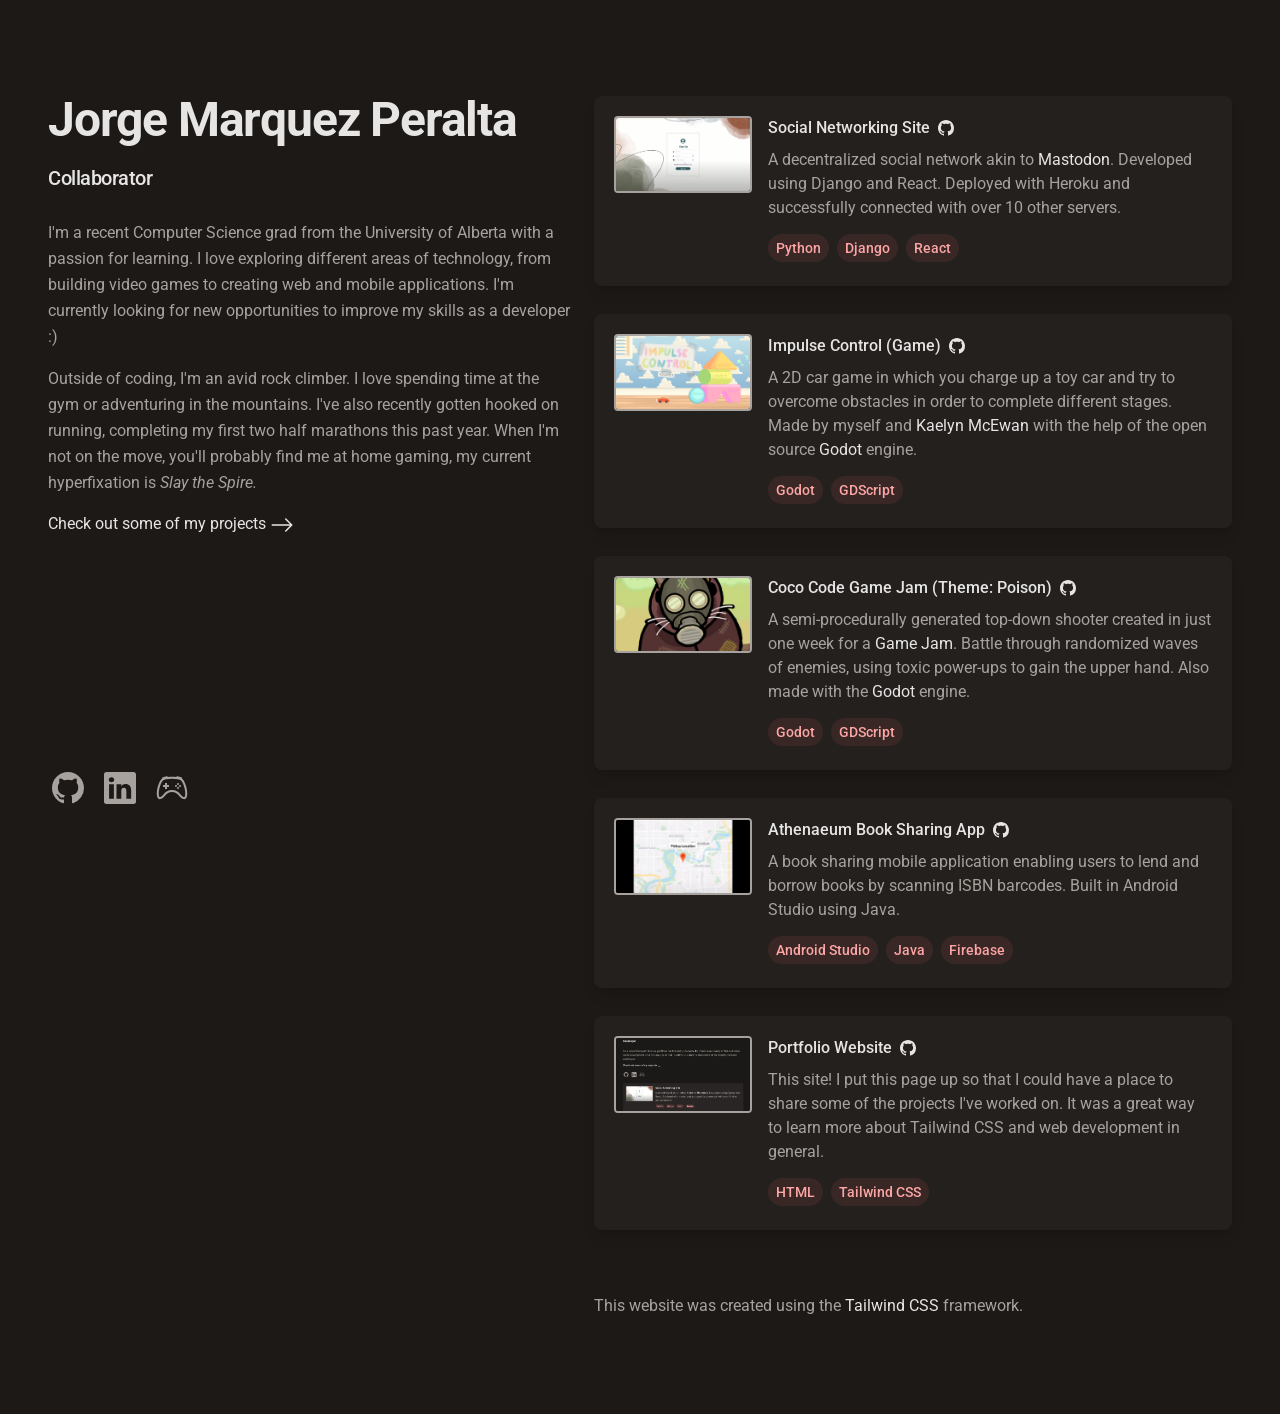
==== commit 61325b4f: "added gamejam card" ====
--- a/index.html
+++ b/index.html
@@ -125,7 +125,11 @@
               </a>
             </li>
             <li class="mr-5">
-              <a class="" href="https://www.itch.io/" target="_blank">
+              <a
+                class=""
+                href="https://kaelynfmp.itch.io/impulse-control"
+                target="_blank"
+              >
                 <svg
                   xmlns="http://www.w3.org/2000/svg"
                   fill="currentColor"
@@ -239,7 +243,7 @@
                   <div class="sm:order-2 sm:col-span-6">
                     <h3 class="flex justify-start font-medium text-text-accent">
                       <a
-                        href="https://www.itch.io"
+                        href="https://kaelynfmp.itch.io/impulse-control"
                         target="_blank"
                         class="hover:text-contrasting"
                         >Impulse Control (Game)
@@ -301,7 +305,7 @@
                     </ul>
                   </div>
                   <a
-                    href="https://www.itch.io"
+                    href="https://kaelynfmp.itch.io/impulse-control"
                     target="_blank"
                     class="sm:order-1 sm:col-span-2"
                   >
@@ -310,6 +314,89 @@
                       width="300"
                       height="48"
                       src="images/impulse-control.png"
+                      alt=""
+                    />
+                  </a>
+                </div>
+              </li>
+              <!-- CocoCode Game Jam -->
+              <li class="mb-7 rounded-lg bg-cardbg/60 p-5 shadow-lg">
+                <div
+                  class="relative grid gap-4 pb-1 sm:grid-cols-8 sm:gap-8 md:gap-4"
+                >
+                  <div class="sm:order-2 sm:col-span-6">
+                    <h3 class="flex justify-start font-medium text-text-accent">
+                      <a
+                        href="https://yoyi12mp.itch.io/what-doesnt-kill-you-makes-you-stronger"
+                        target="_blank"
+                        class="hover:text-contrasting"
+                      >
+                        Coco Code Game Jam (Theme: Poison)
+                        <span class="ml-2">
+                          <div class="mt-1 rounded-full text-sm font-medium">
+                            <a
+                              class=""
+                              href="https://github.com/marquezp/Coco-Code-Game-Jam"
+                              target="_blank"
+                            >
+                              <svg
+                                xmlns="http://www.w3.org/2000/svg"
+                                fill="currentColor"
+                                class="h-4 w-4 text-text-accent transition hover:scale-110 hover:text-contrasting"
+                                viewBox="0 0 16 16"
+                              >
+                                <path
+                                  d="M8 0C3.58 0 0 3.58 0 8c0 3.54 2.29 6.53 5.47 7.59.4.07.55-.17.55-.38 0-.19-.01-.82-.01-1.49-2.01.37-2.53-.49-2.69-.94-.09-.23-.48-.94-.82-1.13-.28-.15-.68-.52-.01-.53.63-.01 1.08.58 1.23.82.72 1.21 1.87.87 2.33.66.07-.52.28-.87.51-1.07-1.78-.2-3.64-.89-3.64-3.95 0-.87.31-1.59.82-2.15-.08-.2-.36-1.02.08-2.12 0 0 .67-.21 2.2.82.64-.18 1.32-.27 2-.27s1.36.09 2 .27c1.53-1.04 2.2-.82 2.2-.82.44 1.1.16 1.92.08 2.12.51.56.82 1.27.82 2.15 0 3.07-1.87 3.75-3.65 3.95.29.25.54.73.54 1.48 0 1.07-.01 1.93-.01 2.2 0 .21.15.46.55.38A8.01 8.01 0 0 0 16 8c0-4.42-3.58-8-8-8"
+                                />
+                              </svg>
+                            </a>
+                          </div> </span
+                      ></a>
+                    </h3>
+                    <p class="mt-2">
+                      A semi-procedurally generated top-down shooter created in
+                      just one week for a
+                      <a
+                        class="text-text-accent hover:text-contrasting"
+                        href="https://itch.io/jam/coco-code-gamejam-1"
+                        >Game Jam</a
+                      >. Battle through randomized waves of enemies, using toxic
+                      power-ups to gain the upper hand. Also made with the
+                      <a
+                        href="https://godotengine.org/"
+                        target="_blank"
+                        class="text-text-accent hover:text-contrasting"
+                        >Godot</a
+                      >
+                      engine.
+                    </p>
+                    <ul class="mt-2 flex">
+                      <li class="mr-2 mt-1.5">
+                        <div
+                          class="rounded-full bg-contrastingbg/10 px-2 py-1 text-sm font-medium text-contrasting"
+                        >
+                          Godot
+                        </div>
+                      </li>
+                      <li class="mr-2 mt-1.5">
+                        <div
+                          class="rounded-full bg-contrastingbg/10 px-2 py-1 text-sm font-medium text-contrasting"
+                        >
+                          GDScript
+                        </div>
+                      </li>
+                    </ul>
+                  </div>
+                  <a
+                    href="https://yoyi12mp.itch.io/what-doesnt-kill-you-makes-you-stronger"
+                    target="_blank"
+                    class="sm:order-1 sm:col-span-2"
+                  >
+                    <img
+                      class="aspect-video rounded border-2 object-cover hover:border-contrasting"
+                      width="300"
+                      height="48"
+                      src="images/gamejam.png"
                       alt=""
                     />
                   </a>
@@ -406,7 +493,7 @@
                           <div class="mt-1 rounded-full text-sm font-medium">
                             <a
                               class=""
-                              href="https://github.com/marquezp/portfolio"
+                              href="https://github.com/marquezp/marquezp.github.io"
                               target="_blank"
                             >
                               <svg
--- a/styles.css
+++ b/styles.css
@@ -583,6 +583,10 @@
   margin-left: 0.25rem;
 }
 
+.ml-2 {
+  margin-left: 0.5rem;
+}
+
 .mr-2 {
   margin-right: 0.5rem;
 }
@@ -591,6 +595,10 @@
   margin-right: 1.25rem;
 }
 
+.mt-1 {
+  margin-top: 0.25rem;
+}
+
 .mt-1\.5 {
   margin-top: 0.375rem;
 }
@@ -615,58 +623,6 @@
   margin-top: 2rem;
 }
 
-.mt-2\.5 {
-  margin-top: 0.625rem;
-}
-
-.mt-\[9px\] {
-  margin-top: 9px;
-}
-
-.mt-\[8px\] {
-  margin-top: 8px;
-}
-
-.mt-1 {
-  margin-top: 0.25rem;
-}
-
-.ml-1\.5 {
-  margin-left: 0.375rem;
-}
-
-.ml-2 {
-  margin-left: 0.5rem;
-}
-
-.mt-\[5px\] {
-  margin-top: 5px;
-}
-
-.mt-\[5\.5px\] {
-  margin-top: 5.5px;
-}
-
-.mt-\[6px\] {
-  margin-top: 6px;
-}
-
-.mt-\[10px\] {
-  margin-top: 10px;
-}
-
-.ml-4 {
-  margin-left: 1rem;
-}
-
-.mt-\[4px\] {
-  margin-top: 4px;
-}
-
-.inline-block {
-  display: inline-block;
-}
-
 .inline {
   display: inline;
 }
@@ -687,6 +643,10 @@
   aspect-ratio: 16 / 9;
 }
 
+.h-4 {
+  height: 1rem;
+}
+
 .h-6 {
   height: 1.5rem;
 }
@@ -695,76 +655,20 @@
   height: 2rem;
 }
 
-.h-5 {
-  height: 1.25rem;
-}
-
-.h-\[24px\] {
-  height: 24px;
-}
-
-.h-\[22px\] {
-  height: 22px;
-}
-
-.h-4 {
-  height: 1rem;
-}
-
-.h-\[16px\] {
-  height: 16px;
-}
-
-.h-\[18px\] {
-  height: 18px;
-}
-
-.h-\[17px\] {
-  height: 17px;
-}
-
 .min-h-screen {
   min-height: 100vh;
 }
 
+.w-4 {
+  width: 1rem;
+}
+
 .w-6 {
   width: 1.5rem;
 }
 
 .w-8 {
   width: 2rem;
-}
-
-.w-5 {
-  width: 1.25rem;
-}
-
-.w-\[24px\] {
-  width: 24px;
-}
-
-.w-\[22px\] {
-  width: 22px;
-}
-
-.w-4 {
-  width: 1rem;
-}
-
-.w-\[16px\] {
-  width: 16px;
-}
-
-.w-\[18xpx\] {
-  width: 18xpx;
-}
-
-.w-\[18px\] {
-  width: 18px;
-}
-
-.w-\[17px\] {
-  width: 17px;
 }
 
 .max-w-64 {
@@ -821,16 +725,8 @@
   justify-content: flex-start;
 }
 
-.justify-between {
-  justify-content: space-between;
-}
-
 .gap-4 {
   gap: 1rem;
-}
-
-.gap-6 {
-  gap: 1.5rem;
 }
 
 .overflow-hidden {
@@ -858,42 +754,12 @@
   background-color: rgb(28 25 23 / var(--tw-bg-opacity, 1));
 }
 
-.bg-cardbg {
-  --tw-bg-opacity: 1;
-  background-color: rgb(41 37 36 / var(--tw-bg-opacity, 1));
+.bg-cardbg\/60 {
+  background-color: rgb(41 37 36 / 0.6);
 }
 
 .bg-contrastingbg\/10 {
   background-color: rgb(248 113 113 / 0.1);
-}
-
-.bg-contrasting {
-  --tw-bg-opacity: 1;
-  background-color: rgb(252 165 165 / var(--tw-bg-opacity, 1));
-}
-
-.bg-cardbg\/50 {
-  background-color: rgb(41 37 36 / 0.5);
-}
-
-.bg-cardbg\/90 {
-  background-color: rgb(41 37 36 / 0.9);
-}
-
-.bg-cardbg\/10 {
-  background-color: rgb(41 37 36 / 0.1);
-}
-
-.bg-cardbg\/20 {
-  background-color: rgb(41 37 36 / 0.2);
-}
-
-.bg-cardbg\/40 {
-  background-color: rgb(41 37 36 / 0.4);
-}
-
-.bg-cardbg\/60 {
-  background-color: rgb(41 37 36 / 0.6);
 }
 
 .object-cover {
@@ -925,25 +791,8 @@
   padding-bottom: 3rem;
 }
 
-.px-1 {
-  padding-left: 0.25rem;
-  padding-right: 0.25rem;
-}
-
 .pb-1 {
   padding-bottom: 0.25rem;
-}
-
-.pt-2 {
-  padding-top: 0.5rem;
-}
-
-.pt-5 {
-  padding-top: 1.25rem;
-}
-
-.text-justify {
-  text-align: justify;
 }
 
 .font-roboto {
@@ -1000,27 +849,9 @@
   color: rgb(231 229 228 / var(--tw-text-opacity, 1));
 }
 
-.shadow {
-  --tw-shadow: 0 1px 3px 0 rgb(0 0 0 / 0.1), 0 1px 2px -1px rgb(0 0 0 / 0.1);
-  --tw-shadow-colored: 0 1px 3px 0 var(--tw-shadow-color), 0 1px 2px -1px var(--tw-shadow-color);
-  box-shadow: var(--tw-ring-offset-shadow, 0 0 #0000), var(--tw-ring-shadow, 0 0 #0000), var(--tw-shadow);
-}
-
-.shadow-inner {
-  --tw-shadow: inset 0 2px 4px 0 rgb(0 0 0 / 0.05);
-  --tw-shadow-colored: inset 0 2px 4px 0 var(--tw-shadow-color);
-  box-shadow: var(--tw-ring-offset-shadow, 0 0 #0000), var(--tw-ring-shadow, 0 0 #0000), var(--tw-shadow);
-}
-
 .shadow-lg {
   --tw-shadow: 0 10px 15px -3px rgb(0 0 0 / 0.1), 0 4px 6px -4px rgb(0 0 0 / 0.1);
   --tw-shadow-colored: 0 10px 15px -3px var(--tw-shadow-color), 0 4px 6px -4px var(--tw-shadow-color);
-  box-shadow: var(--tw-ring-offset-shadow, 0 0 #0000), var(--tw-ring-shadow, 0 0 #0000), var(--tw-shadow);
-}
-
-.shadow-2xl {
-  --tw-shadow: 0 25px 50px -12px rgb(0 0 0 / 0.25);
-  --tw-shadow-colored: 0 25px 50px -12px var(--tw-shadow-color);
   box-shadow: var(--tw-ring-offset-shadow, 0 0 #0000), var(--tw-ring-shadow, 0 0 #0000), var(--tw-shadow);
 }
 
@@ -1198,22 +1029,6 @@
     justify-content: space-between;
   }
 
-  .lg\:gap-4 {
-    gap: 1rem;
-  }
-
-  .lg\:gap-5 {
-    gap: 1.25rem;
-  }
-
-  .lg\:gap-10 {
-    gap: 2.5rem;
-  }
-
-  .lg\:gap-20 {
-    gap: 5rem;
-  }
-
   .lg\:gap-6 {
     gap: 1.5rem;
   }
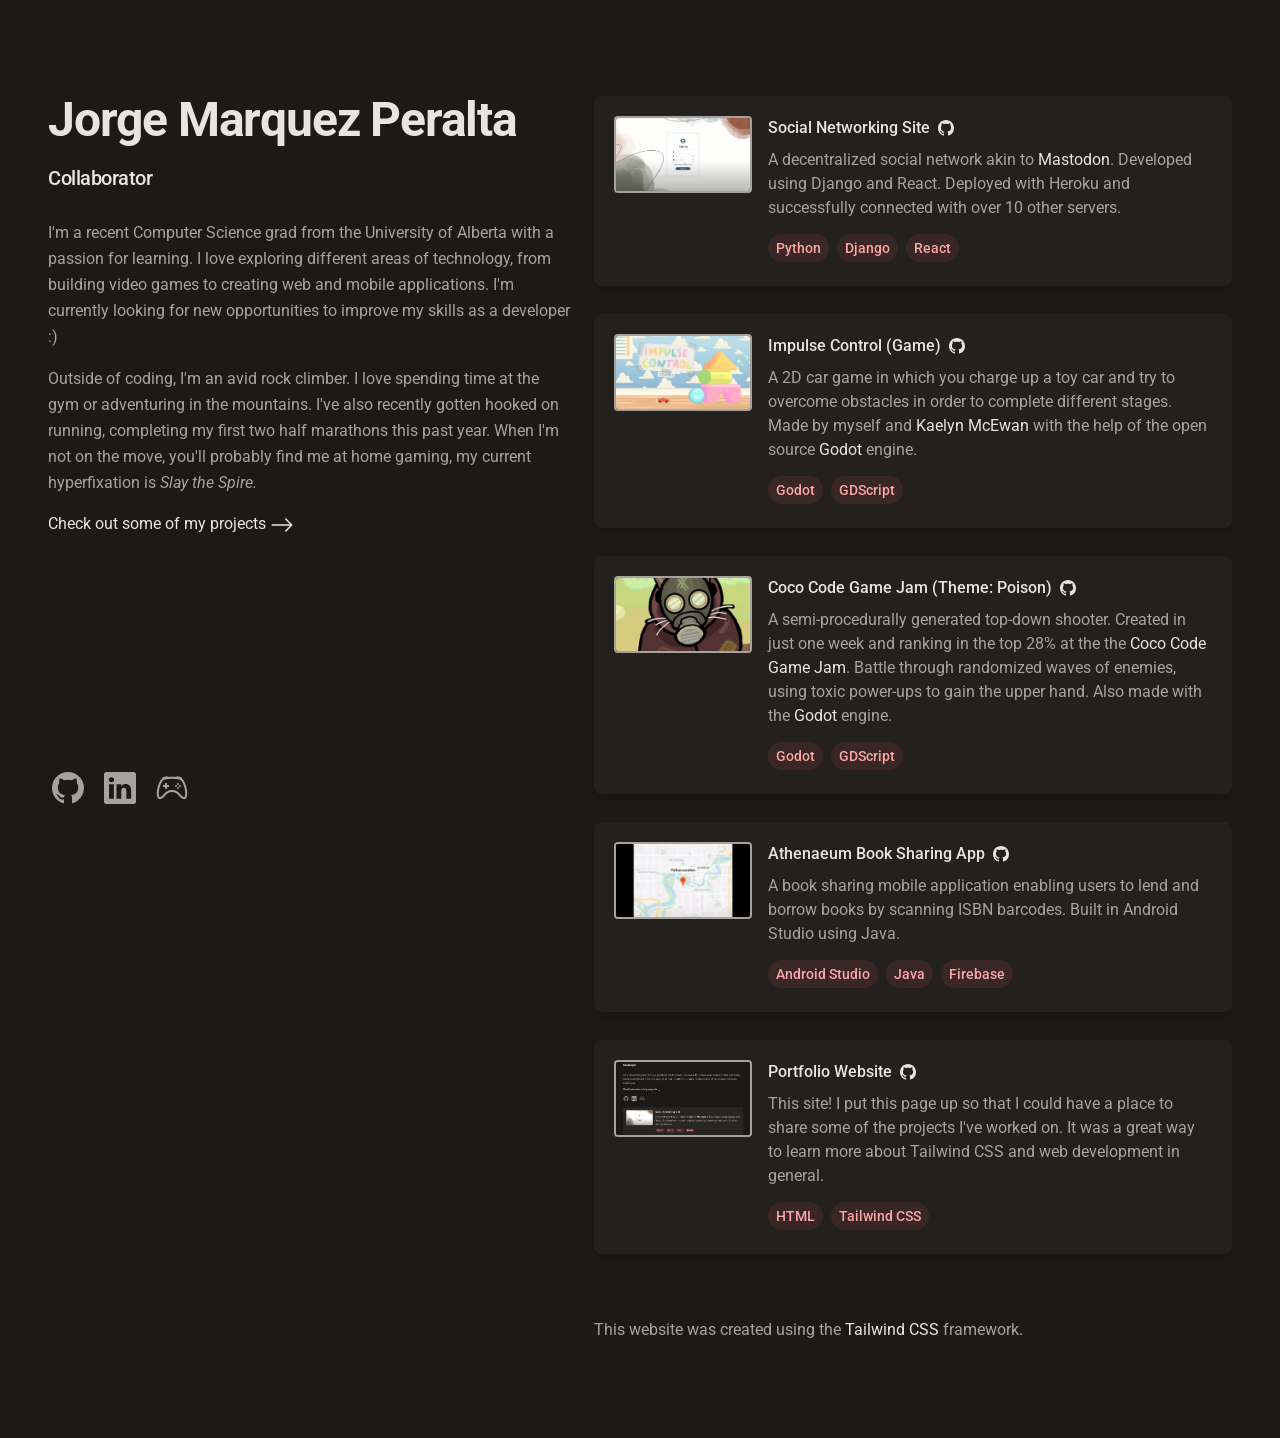
==== commit bd517acd: "changed gamejam card" ====
--- a/index.html
+++ b/index.html
@@ -354,12 +354,12 @@
                       ></a>
                     </h3>
                     <p class="mt-2">
-                      A semi-procedurally generated top-down shooter created in
-                      just one week for a
+                      A semi-procedurally generated top-down shooter. Created in
+                      just one week and ranking in the top 28% at the the
                       <a
                         class="text-text-accent hover:text-contrasting"
                         href="https://itch.io/jam/coco-code-gamejam-1"
-                        >Game Jam</a
+                        >Coco Code Game Jam</a
                       >. Battle through randomized waves of enemies, using toxic
                       power-ups to gain the upper hand. Also made with the
                       <a
